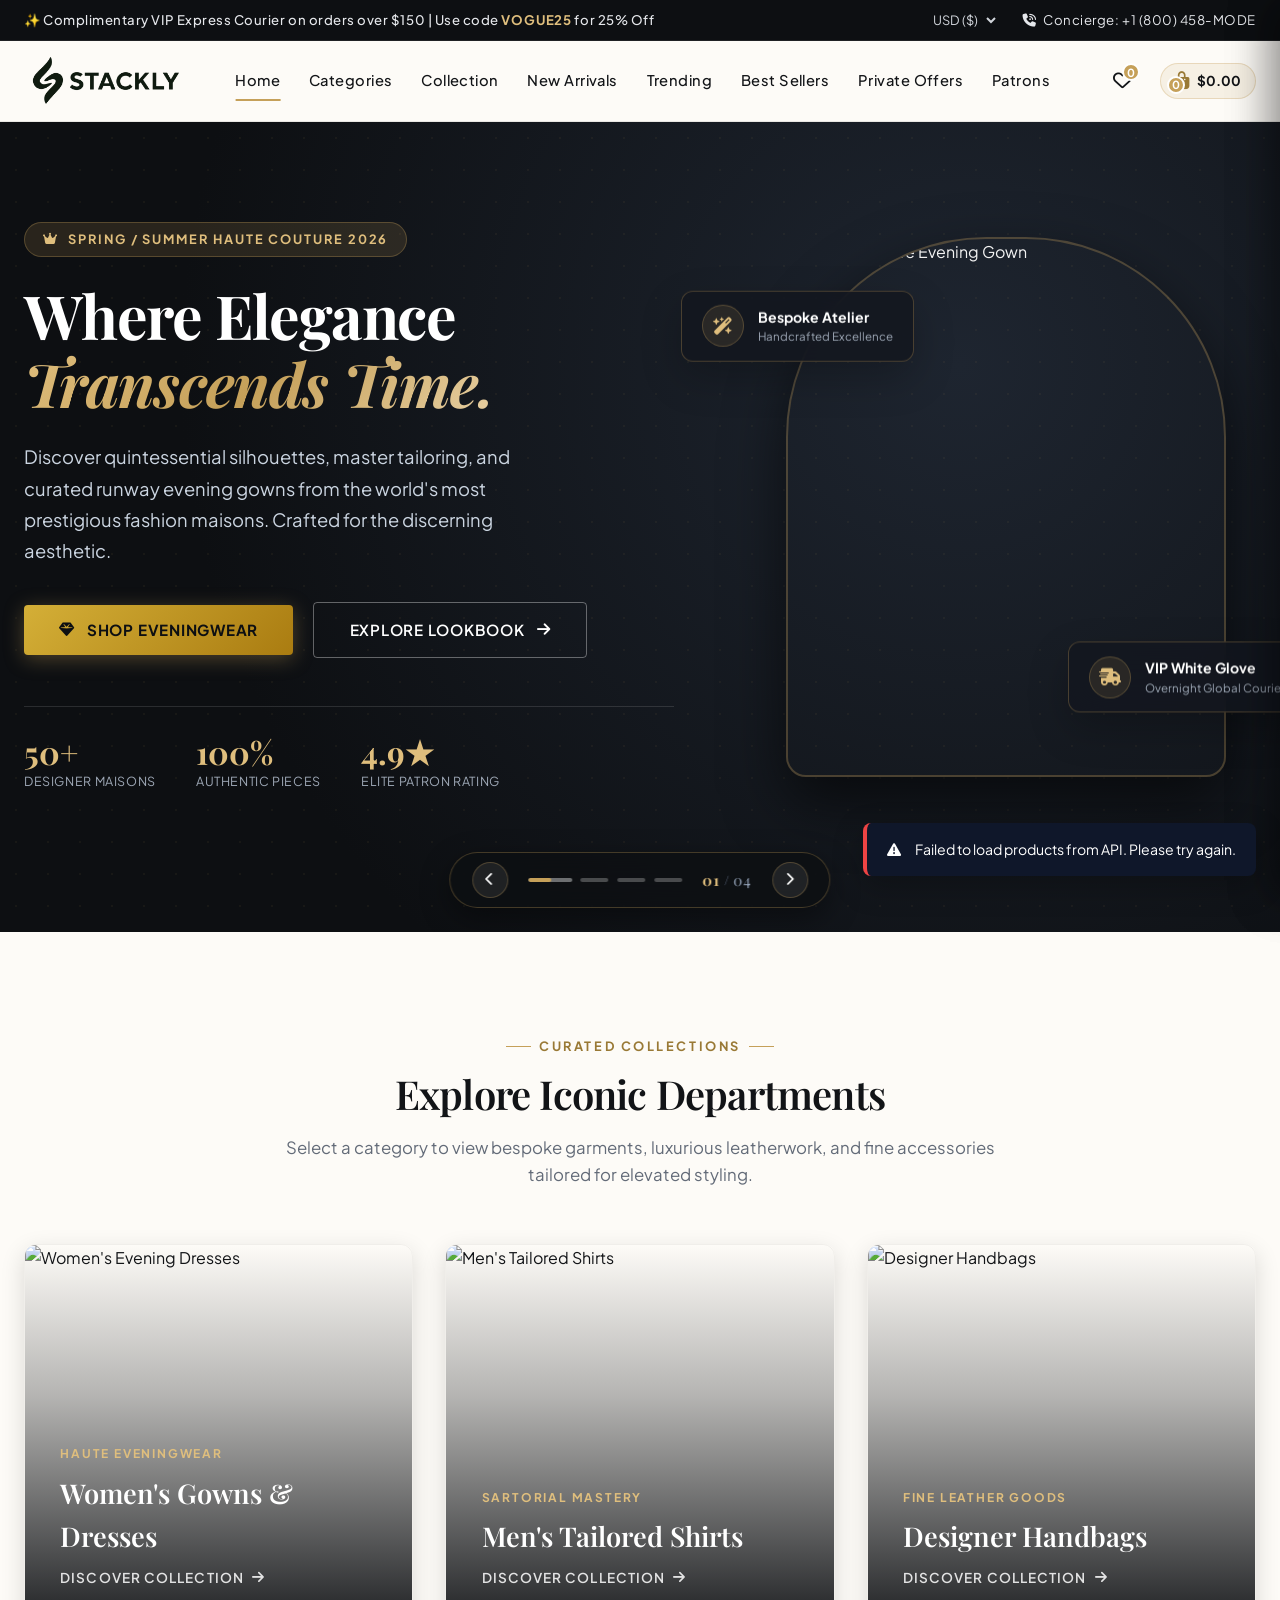
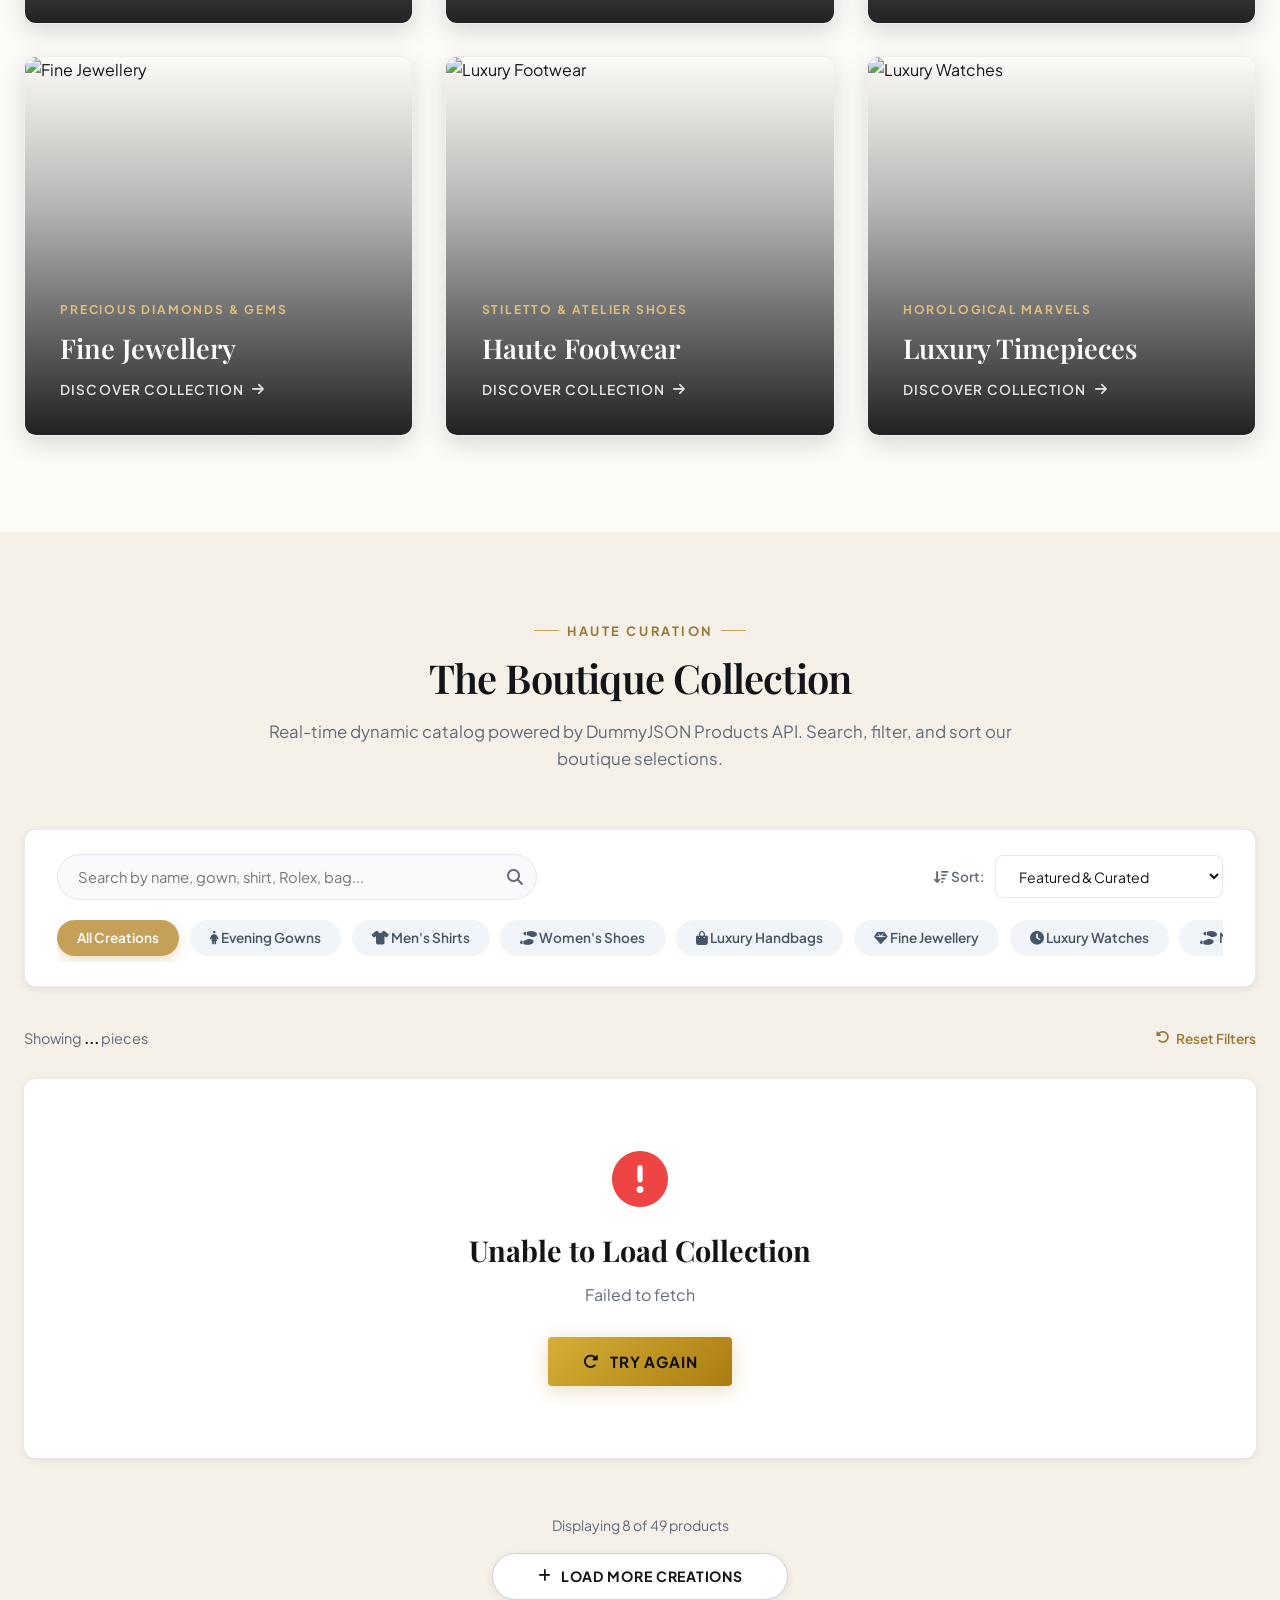
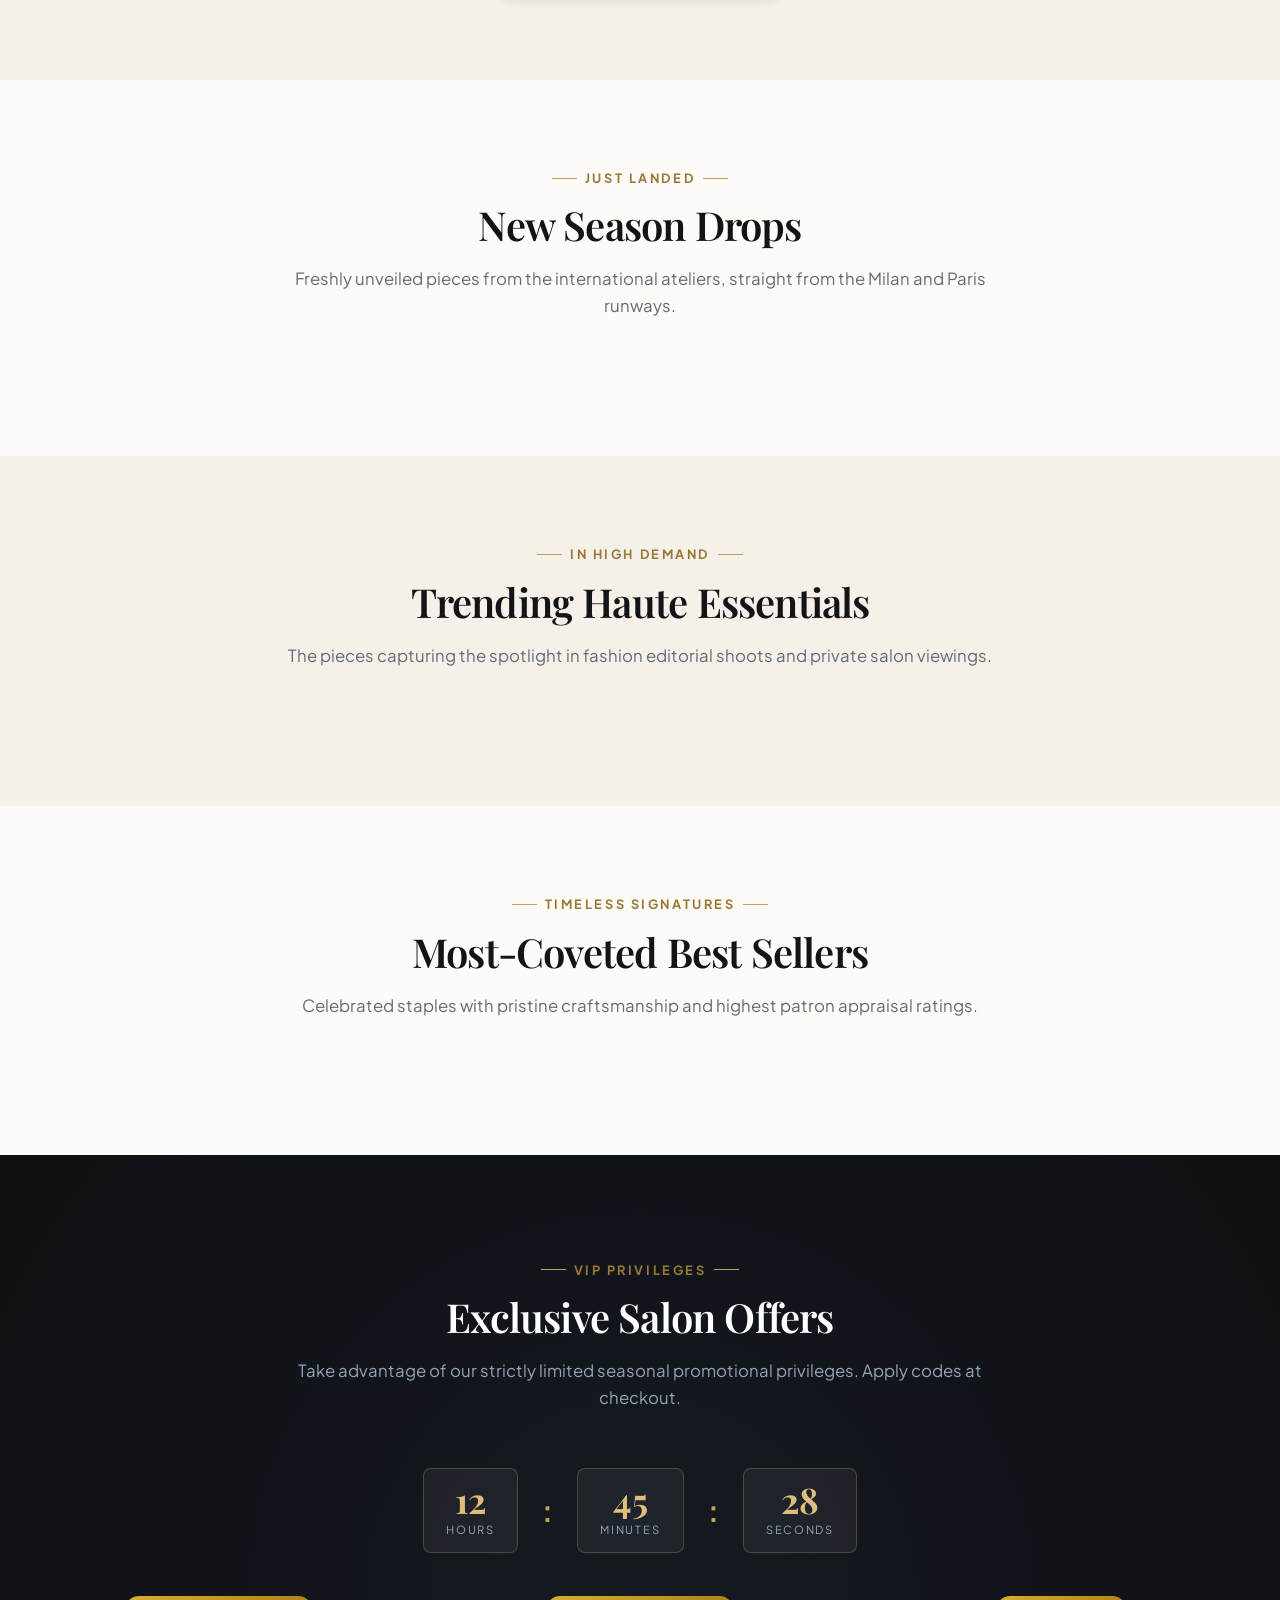
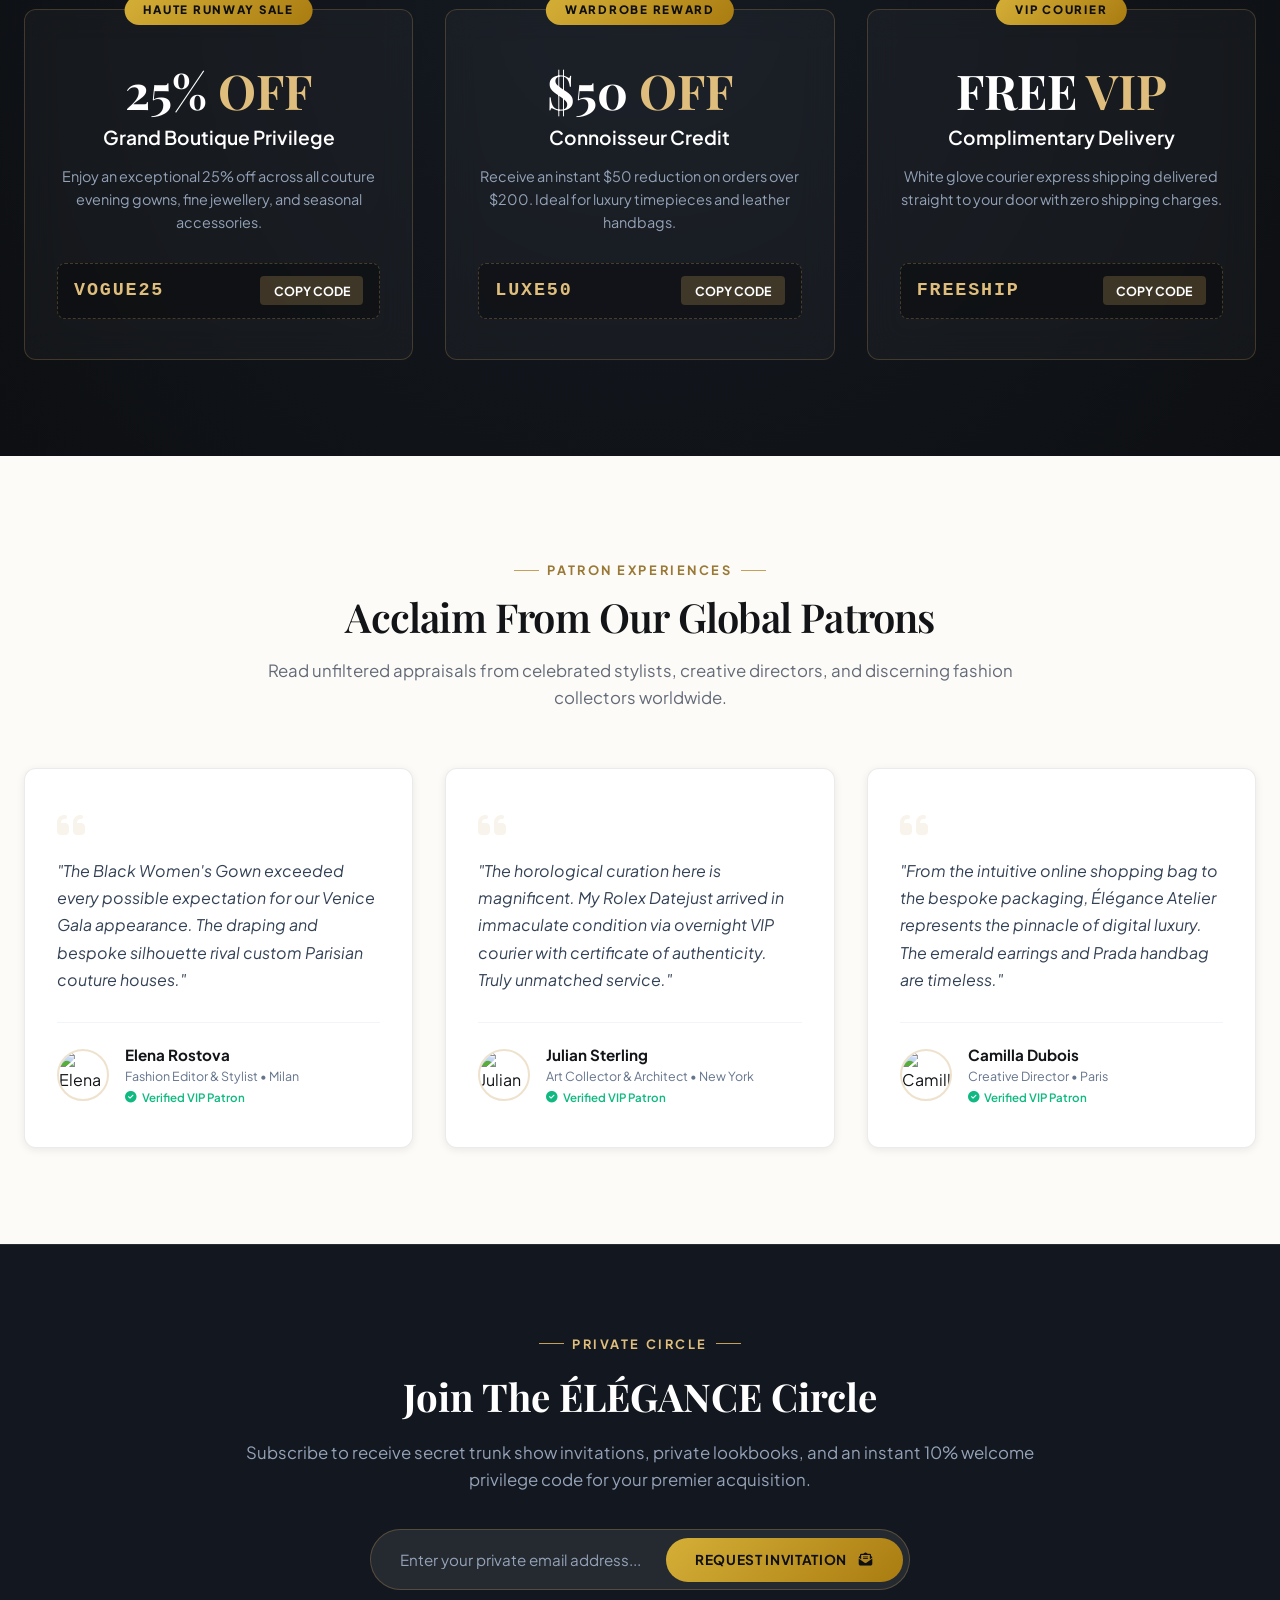
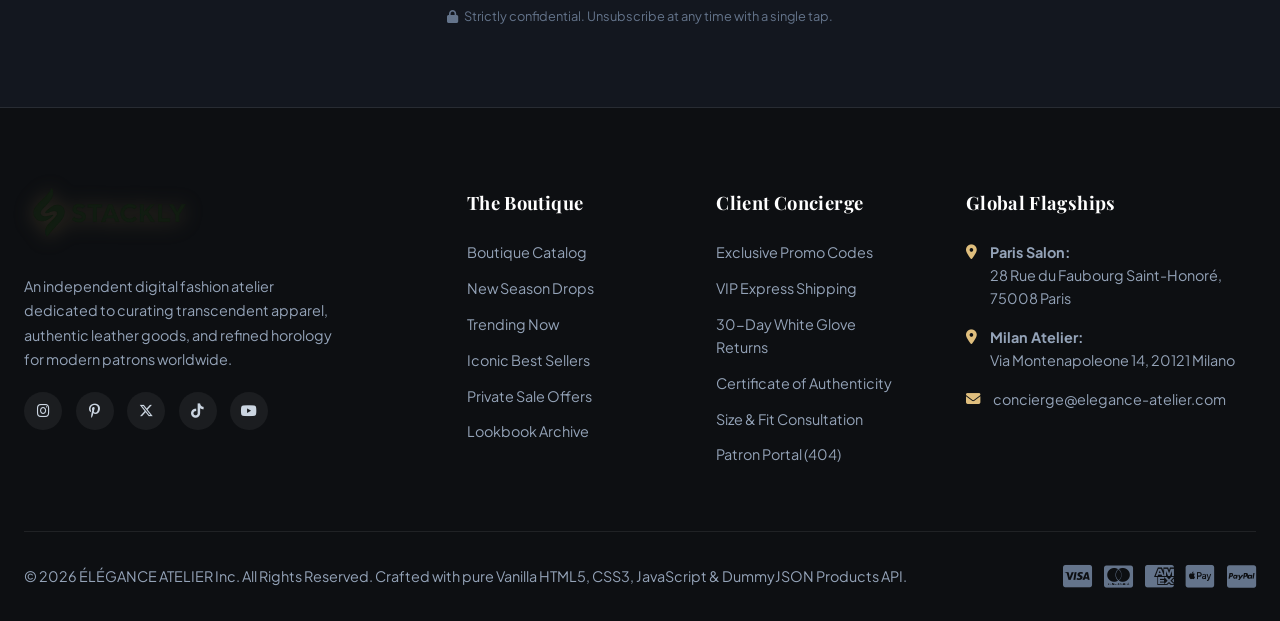
==== index.html @ 5e72a01f "Add files via upload" ====
<!DOCTYPE html>
<html lang="en">
<head>
  <meta charset="UTF-8" />
  <meta name="viewport" content="width=device-width, initial-scale=1.0" />
  <title>ÉLÉGANCE ATELIER | Luxury Fashion & Haute Couture Boutique</title>
  <meta name="description" content="Discover the finest in designer fashion, evening gowns, tailored shirts, luxury handbags, fine jewellery, and timepieces at Élégance Atelier." />

  <!-- Brand Favicon -->
  <link rel="icon" type="image/webp" href="logo_0027.webp" />

  <!-- Google Fonts: Playfair Display (Serif) & Plus Jakarta Sans (Sans) -->
  <link rel="preconnect" href="https://fonts.googleapis.com" />
  <link rel="preconnect" href="https://fonts.gstatic.com" crossorigin />
  <link href="https://fonts.googleapis.com/css2?family=Playfair+Display:ital,wght@0,400;0,600;0,700;1,400;1,600&family=Plus+Jakarta+Sans:wght@300;400;500;600;700&display=swap" rel="stylesheet" />

  <!-- Font Awesome 6 Icons -->
  <link rel="stylesheet" href="https://cdnjs.cloudflare.com/ajax/libs/font-awesome/6.5.1/css/all.min.css" />

  <!-- AOS (Animate on Scroll) CSS -->
  <link rel="stylesheet" href="https://cdnjs.cloudflare.com/ajax/libs/aos/2.3.4/aos.css" />

  <!-- Core Boutique Stylesheet -->
  <link rel="stylesheet" href="css/style.css" />
</head>
<body>

  <!-- ========================================================================
       TOP ANNOUNCEMENT BAR
       ======================================================================== -->
  <aside class="announcement-bar" aria-label="Announcement">
    <div class="container">
      <div class="announcement-center">
        <span>✨ Complimentary VIP Express Courier on orders over $150 | Use code <span class="announcement-highlight">VOGUE25</span> for 25% Off</span>
      </div>
      <div class="announcement-right">
        <label for="currency-select" style="display:none;">Currency</label>
        <select id="currency-select" class="currency-select" title="Select Currency">
          <option value="USD">USD ($)</option>
          <option value="EUR">EUR (€)</option>
          <option value="GBP">GBP (£)</option>
        </select>
        <span><i class="fa-solid fa-phone-volume" style="margin-right: 4px;"></i> Concierge: +1 (800) 458-MODE</span>
      </div>
    </div>
  </aside>

  <!-- ========================================================================
       MAIN HEADER & NAVIGATION
       ======================================================================== -->
  <header class="site-header" id="site-header">
    <div class="container header-container">
      
      <!-- Brand Logo Image -->
      <a href="#hero" class="brand-logo" title="Élégance Atelier">
        <img src="logo_0027.webp" alt="Élégance Atelier Brand Logo" class="brand-logo-img" />
      </a>

      <!-- Desktop Navigation Menu -->
      <nav class="desktop-nav" id="desktop-nav" aria-label="Primary Navigation">
        <a href="#hero" class="nav-link active">Home</a>
        <a href="#categories" class="nav-link">Categories</a>
        <a href="#catalog" class="nav-link">Collection</a>
        <a href="#new-arrivals" class="nav-link">New Arrivals</a>
        <a href="#trending" class="nav-link">Trending</a>
        <a href="#bestsellers" class="nav-link">Best Sellers</a>
        <a href="#offers" class="nav-link">Private Offers</a>
        <a href="#testimonials" class="nav-link">Patrons</a>
      </nav>

      <!-- Header Actions (Search, Wishlist, Cart, Mobile Toggle) -->
      <div class="header-actions">
        <!-- Wishlist Button -->
        <button class="action-btn" id="wishlist-btn" title="View Wishlist" aria-label="Wishlist">
          <i class="fa-regular fa-heart"></i>
          <span class="badge-count" id="wishlist-badge">0</span>
        </button>

        <!-- Shopping Bag Button -->
        <div class="cart-btn-wrapper" id="cart-btn" title="View Shopping Bag" role="button" tabindex="0">
          <div class="cart-icon-box">
            <i class="fa-solid fa-bag-shopping cart-icon"></i>
            <span class="badge-count" id="cart-badge">0</span>
          </div>
          <span class="cart-total-text" id="cart-total-preview">$0.00</span>
        </div>

        <!-- Mobile Menu Toggle Button -->
        <button class="mobile-toggle" id="mobile-toggle" aria-label="Toggle Navigation Menu">
          <span></span>
          <span></span>
          <span></span>
        </button>
      </div>

    </div>
  </header>

  <!-- ========================================================================
       HERO SECTION WITH GSAP FASHION SLIDER
       ======================================================================== -->
  <section class="hero-section" id="hero">
    <div class="hero-bg-overlay"></div>

    <div class="hero-slider-track" id="hero-slider-track">

      <!-- Slide 1: Haute Couture Evening Gowns -->
      <div class="hero-slide active" data-slide="0">
        <div class="container">
          <div class="hero-grid">
            <div class="hero-content">
              <div class="hero-eyebrow">
                <i class="fa-solid fa-crown" style="color: var(--gold-light);"></i>
                <span>Spring / Summer Haute Couture 2026</span>
              </div>
              <h1 class="hero-title">
                Where Elegance <br />
                <span class="gold-text">Transcends Time.</span>
              </h1>
              <p class="hero-description">
                Discover quintessential silhouettes, master tailoring, and curated runway evening gowns from the world's most prestigious fashion maisons. Crafted for the discerning aesthetic.
              </p>
              <div class="hero-cta-group">
                <button class="btn btn-primary" onclick="filterByCategory('womens-dresses')">
                  <i class="fa-solid fa-gem"></i> Shop Eveningwear
                </button>
                <a href="#categories" class="btn btn-outline">
                  Explore Lookbook <i class="fa-solid fa-arrow-right"></i>
                </a>
              </div>
              <div class="hero-stats">
                <div class="stat-item">
                  <span class="stat-number">50+</span>
                  <span class="stat-label">Designer Maisons</span>
                </div>
                <div class="stat-item">
                  <span class="stat-number">100%</span>
                  <span class="stat-label">Authentic Pieces</span>
                </div>
                <div class="stat-item">
                  <span class="stat-number">4.9★</span>
                  <span class="stat-label">Elite Patron Rating</span>
                </div>
              </div>
            </div>
            <div class="hero-visual">
              <div class="hero-image-frame">
                <img class="hero-img" 
                     src="https://images.unsplash.com/photo-1490481651871-ab68de25d43d?q=80&w=1200&auto=format&fit=crop" 
                     alt="Haute Couture Evening Gown" />
              </div>
              <div class="floating-badge floating-badge-1">
                <div class="floating-badge-icon"><i class="fa-solid fa-wand-magic-sparkles"></i></div>
                <div class="floating-badge-text">
                  <span class="floating-badge-title">Bespoke Atelier</span>
                  <span class="floating-badge-sub">Handcrafted Excellence</span>
                </div>
              </div>
              <div class="floating-badge floating-badge-2">
                <div class="floating-badge-icon"><i class="fa-solid fa-truck-fast"></i></div>
                <div class="floating-badge-text">
                  <span class="floating-badge-title">VIP White Glove</span>
                  <span class="floating-badge-sub">Overnight Global Courier</span>
                </div>
              </div>
            </div>
          </div>
        </div>
      </div>

      <!-- Slide 2: Sartorial Menswear & Tailored Shirts -->
      <div class="hero-slide" data-slide="1">
        <div class="container">
          <div class="hero-grid">
            <div class="hero-content">
              <div class="hero-eyebrow">
                <i class="fa-solid fa-shirt" style="color: var(--gold-light);"></i>
                <span>Sartorial Mastery & Menswear 2026</span>
              </div>
              <h1 class="hero-title">
                Precision Cut. <br />
                <span class="gold-text">Timeless Authority.</span>
              </h1>
              <p class="hero-description">
                Sharp silhouettes sculpted in pure Italian wool and Egyptian cotton. Refined shirts, bespoke jackets, and executive chronographs designed for modern distinction.
              </p>
              <div class="hero-cta-group">
                <button class="btn btn-primary" onclick="filterByCategory('mens-shirts')">
                  <i class="fa-solid fa-shirt"></i> Discover Sartorial
                </button>
                <a href="#bestsellers" class="btn btn-outline">
                  View Timepieces <i class="fa-solid fa-arrow-right"></i>
                </a>
              </div>
              <div class="hero-stats">
                <div class="stat-item">
                  <span class="stat-number">120+</span>
                  <span class="stat-label">Tailored Styles</span>
                </div>
                <div class="stat-item">
                  <span class="stat-number">Super 150s</span>
                  <span class="stat-label">Italian Weaves</span>
                </div>
                <div class="stat-item">
                  <span class="stat-number">Bespoke</span>
                  <span class="stat-label">Milanese Cut</span>
                </div>
              </div>
            </div>
            <div class="hero-visual">
              <div class="hero-image-frame">
                <img class="hero-img" 
                     src="https://images.unsplash.com/photo-1507679799987-c73779587ccf?q=80&w=1200&auto=format&fit=crop" 
                     alt="Sartorial Menswear & Suits" />
              </div>
              <div class="floating-badge floating-badge-1">
                <div class="floating-badge-icon"><i class="fa-solid fa-scissors"></i></div>
                <div class="floating-badge-text">
                  <span class="floating-badge-title">Milanese Tailoring</span>
                  <span class="floating-badge-sub">Hand-stitched Lapels</span>
                </div>
              </div>
              <div class="floating-badge floating-badge-2">
                <div class="floating-badge-icon"><i class="fa-solid fa-stopwatch"></i></div>
                <div class="floating-badge-text">
                  <span class="floating-badge-title">Horological Elegance</span>
                  <span class="floating-badge-sub">Swiss Automatic Movement</span>
                </div>
              </div>
            </div>
          </div>
        </div>
      </div>

      <!-- Slide 3: Designer Leather & Fine Jewellery -->
      <div class="hero-slide" data-slide="2">
        <div class="container">
          <div class="hero-grid">
            <div class="hero-content">
              <div class="hero-eyebrow">
                <i class="fa-solid fa-gem" style="color: var(--gold-light);"></i>
                <span>Atelier Leather & Haute Jewellery</span>
              </div>
              <h1 class="hero-title">
                Sculpted in Gold, <br />
                <span class="gold-text">Bound in Leather.</span>
              </h1>
              <p class="hero-description">
                Exclusive designer calfskin handbags, diamond-encrusted fine jewellery, and iconic luxury timepieces crafted to appreciate in beauty and heritage over generations.
              </p>
              <div class="hero-cta-group">
                <button class="btn btn-primary" onclick="filterByCategory('womens-bags')">
                  <i class="fa-solid fa-bag-shopping"></i> Explore Handbags
                </button>
                <a href="404.html" class="btn btn-outline">
                  Fine Jewellery <i class="fa-solid fa-arrow-right"></i>
                </a>
              </div>
              <div class="hero-stats">
                <div class="stat-item">
                  <span class="stat-number">24K</span>
                  <span class="stat-label">Gold Accents</span>
                </div>
                <div class="stat-item">
                  <span class="stat-number">Full Grain</span>
                  <span class="stat-label">Florentine Calfskin</span>
                </div>
                <div class="stat-item">
                  <span class="stat-number">VVS1</span>
                  <span class="stat-label">Certified Gems</span>
                </div>
              </div>
            </div>
            <div class="hero-visual">
              <div class="hero-image-frame">
                <img class="hero-img" 
                     src="https://images.unsplash.com/photo-1548036328-c9fa89d128fa?q=80&w=1200&auto=format&fit=crop" 
                     alt="Designer Leather Handbag" />
              </div>
              <div class="floating-badge floating-badge-1">
                <div class="floating-badge-icon"><i class="fa-solid fa-gem"></i></div>
                <div class="floating-badge-text">
                  <span class="floating-badge-title">VVS1 Diamonds</span>
                  <span class="floating-badge-sub">Conflict-Free Certified</span>
                </div>
              </div>
              <div class="floating-badge floating-badge-2">
                <div class="floating-badge-icon"><i class="fa-solid fa-award"></i></div>
                <div class="floating-badge-text">
                  <span class="floating-badge-title">Artisanal Tannery</span>
                  <span class="floating-badge-sub">Heritage Craftsmanship</span>
                </div>
              </div>
            </div>
          </div>
        </div>
      </div>

      <!-- Slide 4: Runway Avant-Garde & Eyewear -->
      <div class="hero-slide" data-slide="3">
        <div class="container">
          <div class="hero-grid">
            <div class="hero-content">
              <div class="hero-eyebrow">
                <i class="fa-solid fa-glasses" style="color: var(--gold-light);"></i>
                <span>Runway Statement & Haute Eyewear</span>
              </div>
              <h1 class="hero-title">
                Daring Silhouettes. <br />
                <span class="gold-text">Unapologetic Grace.</span>
              </h1>
              <p class="hero-description">
                Bold runway-ready eyewear, statement footwear, and limited atelier drops fresh off the Paris Fashion Week presentations. Made for those who set the trend.
              </p>
              <div class="hero-cta-group">
                <button class="btn btn-primary" onclick="filterByCategory('sunglasses')">
                  <i class="fa-solid fa-glasses"></i> Explore Eyewear
                </button>
                <a href="404.html" class="btn btn-outline">
                  Haute Footwear <i class="fa-solid fa-arrow-right"></i>
                </a>
              </div>
              <div class="hero-stats">
                <div class="stat-item">
                  <span class="stat-number">Limited</span>
                  <span class="stat-label">Numbered Drops</span>
                </div>
                <div class="stat-item">
                  <span class="stat-number">UV400</span>
                  <span class="stat-label">Italian Acetate</span>
                </div>
                <div class="stat-item">
                  <span class="stat-number">Paris</span>
                  <span class="stat-label">Fashion Week Edit</span>
                </div>
              </div>
            </div>
            <div class="hero-visual">
              <div class="hero-image-frame">
                <img class="hero-img" 
                     src="https://images.unsplash.com/photo-1469334031218-e382a71b716b?q=80&w=1200&auto=format&fit=crop" 
                     alt="Runway Haute Eyewear & Fashion" />
              </div>
              <div class="floating-badge floating-badge-1">
                <div class="floating-badge-icon"><i class="fa-solid fa-eye"></i></div>
                <div class="floating-badge-text">
                  <span class="floating-badge-title">Hand-Polished</span>
                  <span class="floating-badge-sub">Mazzucchelli Acetate</span>
                </div>
              </div>
              <div class="floating-badge floating-badge-2">
                <div class="floating-badge-icon"><i class="fa-solid fa-star"></i></div>
                <div class="floating-badge-text">
                  <span class="floating-badge-title">Runway Exclusive</span>
                  <span class="floating-badge-sub">Limited Production</span>
                </div>
              </div>
            </div>
          </div>
        </div>
      </div>

    </div>

    <!-- Slider Navigation Controls -->
    <div class="hero-slider-nav">
      <button class="hero-nav-btn prev-btn" id="hero-prev-btn" aria-label="Previous Slide" title="Previous Slide">
        <i class="fa-solid fa-chevron-left"></i>
      </button>

      <!-- Dots with Progress Indicator -->
      <div class="hero-slider-pagination" id="hero-slider-pagination">
        <button class="hero-dot active" data-index="0" aria-label="Slide 1"><span class="hero-dot-progress"></span></button>
        <button class="hero-dot" data-index="1" aria-label="Slide 2"><span class="hero-dot-progress"></span></button>
        <button class="hero-dot" data-index="2" aria-label="Slide 3"><span class="hero-dot-progress"></span></button>
        <button class="hero-dot" data-index="3" aria-label="Slide 4"><span class="hero-dot-progress"></span></button>
      </div>

      <!-- Slide Counter Indicator -->
      <div class="hero-slide-counter">
        <span class="current-slide" id="hero-current-slide">01</span>
        <span class="counter-divider">/</span>
        <span class="total-slides">04</span>
      </div>

      <button class="hero-nav-btn next-btn" id="hero-next-btn" aria-label="Next Slide" title="Next Slide">
        <i class="fa-solid fa-chevron-right"></i>
      </button>
    </div>
  </section>

  <!-- ========================================================================
       FEATURED CATEGORIES SECTION
       ======================================================================== -->
  <section class="categories-section" id="categories">
    <div class="container">
      <div class="section-header" data-aos="fade-up">
        <span class="section-tag">Curated Collections</span>
        <h2 class="section-title">Explore Iconic Departments</h2>
        <p class="section-subtitle">Select a category to view bespoke garments, luxurious leatherwork, and fine accessories tailored for elevated styling.</p>
      </div>

      <div class="categories-grid">
        <!-- Category 1: Women's Dresses -->
        <div class="category-card" data-category="womens-dresses" data-aos="fade-up" data-aos-delay="50">
          <img class="category-img" src="https://images.unsplash.com/photo-1595777457583-95e059d581b8?q=80&w=800&auto=format&fit=crop" alt="Women's Evening Dresses" />
          <div class="category-overlay">
            <span class="category-tag">Haute Eveningwear</span>
            <h3 class="category-name">Women's Gowns & Dresses</h3>
            <a href="404.html" class="category-action">Discover Collection <i class="fa-solid fa-arrow-right"></i></a>
          </div>
        </div>

        <!-- Category 2: Men's Shirts -->
        <div class="category-card" data-category="mens-shirts" data-aos="fade-up" data-aos-delay="100">
          <img class="category-img" src="https://images.unsplash.com/photo-1602810318383-e386cc2a3ccf?q=80&w=800&auto=format&fit=crop" alt="Men's Tailored Shirts" />
          <div class="category-overlay">
            <span class="category-tag">Sartorial Mastery</span>
            <h3 class="category-name">Men's Tailored Shirts</h3>
            <a href="404.html" class="category-action">Discover Collection <i class="fa-solid fa-arrow-right"></i></a>
          </div>
        </div>

        <!-- Category 3: Designer Handbags -->
        <div class="category-card" data-category="womens-bags" data-aos="fade-up" data-aos-delay="150">
          <img class="category-img" src="https://images.unsplash.com/photo-1584917865442-de89df76afd3?q=80&w=800&auto=format&fit=crop" alt="Designer Handbags" />
          <div class="category-overlay">
            <span class="category-tag">Fine Leather Goods</span>
            <h3 class="category-name">Designer Handbags</h3>
            <a href="404.html" class="category-action">Discover Collection <i class="fa-solid fa-arrow-right"></i></a>
          </div>
        </div>

        <!-- Category 4: Fine Jewellery -->
        <div class="category-card" data-category="womens-jewellery" data-aos="fade-up" data-aos-delay="200">
          <img class="category-img" src="https://images.unsplash.com/photo-1599643478518-a784e5dc4c8f?q=80&w=800&auto=format&fit=crop" alt="Fine Jewellery" />
          <div class="category-overlay">
            <span class="category-tag">Precious Diamonds & Gems</span>
            <h3 class="category-name">Fine Jewellery</h3>
            <a href="404.html" class="category-action">Discover Collection <i class="fa-solid fa-arrow-right"></i></a>
          </div>
        </div>

        <!-- Category 5: Luxury Footwear -->
        <div class="category-card" data-category="womens-shoes" data-aos="fade-up" data-aos-delay="250">
          <img class="category-img" src="https://images.unsplash.com/photo-1543163521-1bf539c55dd2?q=80&w=800&auto=format&fit=crop" alt="Luxury Footwear" />
          <div class="category-overlay">
            <span class="category-tag">Stiletto & Atelier Shoes</span>
            <h3 class="category-name">Haute Footwear</h3>
            <a href="404.html" class="category-action">Discover Collection <i class="fa-solid fa-arrow-right"></i></a>
          </div>
        </div>

        <!-- Category 6: Timepieces & Chronographs -->
        <div class="category-card" data-category="womens-watches" data-aos="fade-up" data-aos-delay="300">
          <img class="category-img" src="https://images.unsplash.com/photo-1522335789203-aabd1fc54bc9?q=80&w=800&auto=format&fit=crop" alt="Luxury Watches" />
          <div class="category-overlay">
            <span class="category-tag">Horological Marvels</span>
            <h3 class="category-name">Luxury Timepieces</h3>
            <a href="404.html" class="category-action">Discover Collection <i class="fa-solid fa-arrow-right"></i></a>
          </div>
        </div>
      </div>
    </div>
  </section>

  <!-- ========================================================================
       PRODUCT CATALOG SECTION (SEARCH, FILTERS, SORT & DYNAMIC GRID)
       ======================================================================== -->
  <section class="catalog-section" id="catalog">
    <div class="container">
      <div class="section-header" data-aos="fade-up">
        <span class="section-tag">Haute Curation</span>
        <h2 class="section-title">The Boutique Collection</h2>
        <p class="section-subtitle">Real-time dynamic catalog powered by DummyJSON Products API. Search, filter, and sort our boutique selections.</p>
      </div>

      <!-- Controls Toolbar (Search, Sort, Categories) -->
      <div class="catalog-toolbar" data-aos="fade-up">
        <div class="toolbar-top">
          <!-- Search Box -->
          <div class="search-box">
            <input type="text" id="search-input" class="search-input" placeholder="Search by name, gown, shirt, Rolex, bag..." aria-label="Search Products" />
            <button class="search-clear-btn" id="search-clear-btn" title="Clear Search"><i class="fa-solid fa-xmark"></i></button>
            <span class="search-icon-btn"><i class="fa-solid fa-magnifying-glass"></i></span>
          </div>

          <!-- Sort Select -->
          <div class="toolbar-controls">
            <div class="sort-wrapper">
              <label for="sort-select" class="sort-label"><i class="fa-solid fa-arrow-down-wide-short"></i> Sort:</label>
              <select id="sort-select" class="sort-select" title="Sort Products">
                <option value="default">Featured & Curated</option>
                <option value="price-asc">Price: Low to High</option>
                <option value="price-desc">Price: High to Low</option>
                <option value="rating-desc">Patron Rating: High to Low</option>
                <option value="name-asc">Product Name: A to Z</option>
                <option value="discount-desc">Highest Discount</option>
              </select>
            </div>
          </div>
        </div>

        <!-- Category Filter Pills -->
        <div class="category-pills" id="category-pills">
          <button class="category-pill active" data-category="all">All Creations</button>
          <button class="category-pill" data-category="womens-dresses"><i class="fa-solid fa-person-dress"></i> Evening Gowns</button>
          <button class="category-pill" data-category="mens-shirts"><i class="fa-solid fa-shirt"></i> Men's Shirts</button>
          <button class="category-pill" data-category="womens-shoes"><i class="fa-solid fa-shoe-prints"></i> Women's Shoes</button>
          <button class="category-pill" data-category="womens-bags"><i class="fa-solid fa-bag-shopping"></i> Luxury Handbags</button>
          <button class="category-pill" data-category="womens-jewellery"><i class="fa-solid fa-gem"></i> Fine Jewellery</button>
          <button class="category-pill" data-category="womens-watches"><i class="fa-solid fa-clock"></i> Luxury Watches</button>
          <button class="category-pill" data-category="mens-shoes"><i class="fa-solid fa-shoe-prints"></i> Men's Shoes</button>
          <button class="category-pill" data-category="sunglasses"><i class="fa-solid fa-glasses"></i> Eyewear</button>
        </div>
      </div>

      <!-- Status Bar (Count & Reset) -->
      <div class="catalog-status-bar">
        <div class="results-count" id="results-count">
          Showing <span>...</span> pieces
        </div>
        <button class="reset-filters-btn" onclick="resetFilters()">
          <i class="fa-solid fa-rotate-left"></i> Reset Filters
        </button>
      </div>

      <!-- Dynamic Product Cards Grid -->
      <div class="products-grid" id="catalog-grid">
        <!-- Skeleton loaders injected initially, then dynamic cards -->
      </div>

      <!-- Pagination / Load More -->
      <div class="pagination-wrapper" id="pagination-wrapper">
        <span class="load-more-counter" id="load-more-counter">Displaying 8 of 49 products</span>
        <button class="btn-load-more" id="btn-load-more">
          <i class="fa-solid fa-plus"></i> Load More Creations
        </button>
      </div>

    </div>
  </section>

  <!-- ========================================================================
       NEW ARRIVALS SECTION
       ======================================================================== -->
  <section class="catalog-section" id="new-arrivals" style="background-color: var(--bg-light);">
    <div class="container">
      <div class="section-header" data-aos="fade-up">
        <span class="section-tag">Just Landed</span>
        <h2 class="section-title">New Season Drops</h2>
        <p class="section-subtitle">Freshly unveiled pieces from the international ateliers, straight from the Milan and Paris runways.</p>
      </div>

      <div class="products-grid" id="new-arrivals-grid">
        <!-- Populated dynamically via JS -->
      </div>
    </div>
  </section>

  <!-- ========================================================================
       TRENDING PRODUCTS SECTION
       ======================================================================== -->
  <section class="catalog-section" id="trending" style="background-color: var(--bg-light-alt);">
    <div class="container">
      <div class="section-header" data-aos="fade-up">
        <span class="section-tag">In High Demand</span>
        <h2 class="section-title">Trending Haute Essentials</h2>
        <p class="section-subtitle">The pieces capturing the spotlight in fashion editorial shoots and private salon viewings.</p>
      </div>

      <div class="products-grid" id="trending-grid">
        <!-- Populated dynamically via JS -->
      </div>
    </div>
  </section>

  <!-- ========================================================================
       BEST SELLERS SECTION
       ======================================================================== -->
  <section class="catalog-section" id="bestsellers" style="background-color: var(--bg-light);">
    <div class="container">
      <div class="section-header" data-aos="fade-up">
        <span class="section-tag">Timeless Signatures</span>
        <h2 class="section-title">Most-Coveted Best Sellers</h2>
        <p class="section-subtitle">Celebrated staples with pristine craftsmanship and highest patron appraisal ratings.</p>
      </div>

      <div class="products-grid" id="bestsellers-grid">
        <!-- Populated dynamically via JS -->
      </div>
    </div>
  </section>

  <!-- ========================================================================
       SPECIAL OFFERS SECTION (COUNTDOWN TIMER & 3 PROMOTIONAL CARDS)
       ======================================================================== -->
  <section class="offers-section" id="offers">
    <div class="container">
      <div class="section-header" data-aos="fade-up">
        <span class="section-tag">VIP Privileges</span>
        <h2 class="section-title">Exclusive Salon Offers</h2>
        <p class="section-subtitle">Take advantage of our strictly limited seasonal promotional privileges. Apply codes at checkout.</p>
      </div>

      <!-- Flash Sale Live Countdown Timer -->
      <div class="countdown-box" data-aos="fade-up" data-aos-delay="100">
        <div class="countdown-unit">
          <span class="countdown-val" id="countdown-hours">12</span>
          <span class="countdown-label">Hours</span>
        </div>
        <span class="countdown-separator">:</span>
        <div class="countdown-unit">
          <span class="countdown-val" id="countdown-mins">45</span>
          <span class="countdown-label">Minutes</span>
        </div>
        <span class="countdown-separator">:</span>
        <div class="countdown-unit">
          <span class="countdown-val" id="countdown-secs">30</span>
          <span class="countdown-label">Seconds</span>
        </div>
      </div>

      <!-- 3 Promotional Cards -->
      <div class="offers-grid">
        <!-- Offer 1: 25% Off -->
        <div class="offer-card" data-aos="fade-up" data-aos-delay="100">
          <div class="offer-badge">HAUTE RUNWAY SALE</div>
          <div class="offer-discount">25% <span>OFF</span></div>
          <h3 class="offer-title">Grand Boutique Privilege</h3>
          <p class="offer-desc">Enjoy an exceptional 25% off across all couture evening gowns, fine jewellery, and seasonal accessories.</p>
          <div class="promo-code-box">
            <span class="promo-code-text">VOGUE25</span>
            <button class="copy-code-btn" data-code="VOGUE25">Copy Code</button>
          </div>
        </div>

        <!-- Offer 2: $50 Off Orders over $200 -->
        <div class="offer-card" data-aos="fade-up" data-aos-delay="200">
          <div class="offer-badge">WARDROBE REWARD</div>
          <div class="offer-discount">$50 <span>OFF</span></div>
          <h3 class="offer-title">Connoisseur Credit</h3>
          <p class="offer-desc">Receive an instant $50 reduction on orders over $200. Ideal for luxury timepieces and leather handbags.</p>
          <div class="promo-code-box">
            <span class="promo-code-text">LUXE50</span>
            <button class="copy-code-btn" data-code="LUXE50">Copy Code</button>
          </div>
        </div>

        <!-- Offer 3: Complimentary Express Courier -->
        <div class="offer-card" data-aos="fade-up" data-aos-delay="300">
          <div class="offer-badge">VIP COURIER</div>
          <div class="offer-discount">FREE <span>VIP</span></div>
          <h3 class="offer-title">Complimentary Delivery</h3>
          <p class="offer-desc">White glove courier express shipping delivered straight to your door with zero shipping charges.</p>
          <div class="promo-code-box">
            <span class="promo-code-text">FREESHIP</span>
            <button class="copy-code-btn" data-code="FREESHIP">Copy Code</button>
          </div>
        </div>
      </div>
    </div>
  </section>

  <!-- ========================================================================
       CUSTOMER TESTIMONIALS SECTION (4 DETAILED HIGH FASHION REVIEWS)
       ======================================================================== -->
  <section class="testimonials-section" id="testimonials">
    <div class="container">
      <div class="section-header" data-aos="fade-up">
        <span class="section-tag">Patron Experiences</span>
        <h2 class="section-title">Acclaim From Our Global Patrons</h2>
        <p class="section-subtitle">Read unfiltered appraisals from celebrated stylists, creative directors, and discerning fashion collectors worldwide.</p>
      </div>

      <div class="testimonials-grid">
        <!-- Testimonial 1 -->
        <div class="testimonial-card" data-aos="fade-up" data-aos-delay="100">
          <i class="fa-solid fa-quote-left quote-icon"></i>
          <p class="testimonial-text">
            "The Black Women's Gown exceeded every possible expectation for our Venice Gala appearance. The draping and bespoke silhouette rival custom Parisian couture houses."
          </p>
          <div class="testimonial-author">
            <img class="author-avatar" src="https://images.unsplash.com/photo-1534528741775-53994a69daeb?q=80&w=300&auto=format&fit=crop" alt="Elena Rostova" />
            <div class="author-info">
              <span class="author-name">Elena Rostova</span>
              <span class="author-role">Fashion Editor & Stylist • Milan</span>
              <span class="verified-badge"><i class="fa-solid fa-circle-check"></i> Verified VIP Patron</span>
            </div>
          </div>
        </div>

        <!-- Testimonial 2 -->
        <div class="testimonial-card" data-aos="fade-up" data-aos-delay="200">
          <i class="fa-solid fa-quote-left quote-icon"></i>
          <p class="testimonial-text">
            "The horological curation here is magnificent. My Rolex Datejust arrived in immaculate condition via overnight VIP courier with certificate of authenticity. Truly unmatched service."
          </p>
          <div class="testimonial-author">
            <img class="author-avatar" src="https://images.unsplash.com/photo-1507003211169-0a1dd7228f2d?q=80&w=300&auto=format&fit=crop" alt="Julian Sterling" />
            <div class="author-info">
              <span class="author-name">Julian Sterling</span>
              <span class="author-role">Art Collector & Architect • New York</span>
              <span class="verified-badge"><i class="fa-solid fa-circle-check"></i> Verified VIP Patron</span>
            </div>
          </div>
        </div>

        <!-- Testimonial 3 -->
        <div class="testimonial-card" data-aos="fade-up" data-aos-delay="300">
          <i class="fa-solid fa-quote-left quote-icon"></i>
          <p class="testimonial-text">
            "From the intuitive online shopping bag to the bespoke packaging, Élégance Atelier represents the pinnacle of digital luxury. The emerald earrings and Prada handbag are timeless."
          </p>
          <div class="testimonial-author">
            <img class="author-avatar" src="https://images.unsplash.com/photo-1573496359142-b8d87734a5a2?q=80&w=300&auto=format&fit=crop" alt="Camilla Dubois" />
            <div class="author-info">
              <span class="author-name">Camilla Dubois</span>
              <span class="author-role">Creative Director • Paris</span>
              <span class="verified-badge"><i class="fa-solid fa-circle-check"></i> Verified VIP Patron</span>
            </div>
          </div>
        </div>
      </div>
    </div>
  </section>

  <!-- ========================================================================
       NEWSLETTER SUBSCRIPTION SECTION
       ======================================================================== -->
  <section class="newsletter-section" id="newsletter">
    <div class="container">
      <div class="newsletter-card" data-aos="zoom-in">
        <span class="section-tag" style="color: var(--gold-light);">Private Circle</span>
        <h2 class="newsletter-title">Join The ÉLÉGANCE Circle</h2>
        <p class="newsletter-subtitle">
          Subscribe to receive secret trunk show invitations, private lookbooks, and an instant 10% welcome privilege code for your premier acquisition.
        </p>

        <form class="newsletter-form" id="newsletter-form" novalidate>
          <input type="email" class="newsletter-input" id="newsletter-email" placeholder="Enter your private email address..." required />
          <button type="submit" class="btn btn-newsletter" id="newsletter-submit-btn">
            Request Invitation <i class="fa-solid fa-envelope-open-text"></i>
          </button>
        </form>
        <div id="newsletter-error" class="newsletter-error-box" style="display: none;"></div>

        <p class="newsletter-perk">
          <i class="fa-solid fa-lock" style="margin-right: 4px;"></i> Strictly confidential. Unsubscribe at any time with a single tap.
        </p>
      </div>
    </div>
  </section>

  <!-- ========================================================================
       FOOTER
       ======================================================================== -->
  <footer class="site-footer">
    <div class="container">
      <div class="footer-grid">
        
        <!-- Brand Info -->
        <div class="footer-brand">
          <a href="#hero" class="brand-logo" style="margin-bottom: 1rem;" title="Élégance Atelier">
            <img src="logo_0027.webp" alt="Élégance Atelier Brand Logo" class="brand-logo-img footer-logo-img" />
          </a>
          <p class="footer-bio">
            An independent digital fashion atelier dedicated to curating transcendent apparel, authentic leather goods, and refined horology for modern patrons worldwide.
          </p>
          <div class="footer-socials">
            <a href="#" class="social-link" title="Instagram"><i class="fa-brands fa-instagram"></i></a>
            <a href="#" class="social-link" title="Pinterest"><i class="fa-brands fa-pinterest-p"></i></a>
            <a href="#" class="social-link" title="X / Twitter"><i class="fa-brands fa-x-twitter"></i></a>
            <a href="#" class="social-link" title="TikTok"><i class="fa-brands fa-tiktok"></i></a>
            <a href="#" class="social-link" title="YouTube"><i class="fa-brands fa-youtube"></i></a>
          </div>
        </div>

        <!-- Navigation Columns -->
        <div class="footer-col">
          <h4 class="footer-col-title">The Boutique</h4>
          <ul class="footer-links">
            <li><a href="#catalog">Boutique Catalog</a></li>
            <li><a href="#new-arrivals">New Season Drops</a></li>
            <li><a href="#trending">Trending Now</a></li>
            <li><a href="#bestsellers">Iconic Best Sellers</a></li>
            <li><a href="#offers">Private Sale Offers</a></li>
            <li><a href="404.html">Lookbook Archive</a></li>
          </ul>
        </div>

        <div class="footer-col">
          <h4 class="footer-col-title">Client Concierge</h4>
          <ul class="footer-links">
            <li><a href="#offers">Exclusive Promo Codes</a></li>
            <li><a href="#hero">VIP Express Shipping</a></li>
            <li><a href="#hero">30-Day White Glove Returns</a></li>
            <li><a href="#hero">Certificate of Authenticity</a></li>
            <li><a href="#hero">Size & Fit Consultation</a></li>
            <li><a href="404.html">Patron Portal (404)</a></li>
          </ul>
        </div>

        <!-- Salons / Boutiques -->
        <div class="footer-col">
          <h4 class="footer-col-title">Global Flagships</h4>
          <div class="footer-contact-item">
            <i class="fa-solid fa-location-dot"></i>
            <div>
              <strong>Paris Salon:</strong><br />
              28 Rue du Faubourg Saint-Honoré, 75008 Paris
            </div>
          </div>
          <div class="footer-contact-item">
            <i class="fa-solid fa-location-dot"></i>
            <div>
              <strong>Milan Atelier:</strong><br />
              Via Montenapoleone 14, 20121 Milano
            </div>
          </div>
          <div class="footer-contact-item">
            <i class="fa-solid fa-envelope"></i>
            <div>concierge@elegance-atelier.com</div>
          </div>
        </div>

      </div>

      <!-- Bottom Bar -->
      <div class="footer-bottom">
        <p>&copy; 2026 ÉLÉGANCE ATELIER Inc. All Rights Reserved. Crafted with pure Vanilla HTML5, CSS3, JavaScript & DummyJSON Products API.</p>
        <div class="payment-icons" title="Accepted Payment Gateways">
          <i class="fa-brands fa-cc-visa"></i>
          <i class="fa-brands fa-cc-mastercard"></i>
          <i class="fa-brands fa-cc-amex"></i>
          <i class="fa-brands fa-cc-apple-pay"></i>
          <i class="fa-brands fa-cc-paypal"></i>
        </div>
      </div>
    </div>
  </footer>

  <!-- ========================================================================
       SLIDE-OUT SHOPPING BAG DRAWER
       ======================================================================== -->
  <div class="drawer-backdrop" id="cart-drawer-backdrop"></div>
  <aside class="drawer-panel" id="cart-drawer-panel" aria-label="Shopping Bag">
    <div class="drawer-header">
      <h3 class="drawer-title">Shopping Bag <span id="cart-drawer-count" style="color: var(--gold-dark); font-size: 1.1rem;">(0)</span></h3>
      <button class="drawer-close-btn" id="cart-close-btn" title="Close Bag"><i class="fa-solid fa-xmark"></i></button>
    </div>

    <!-- Free Shipping Progress -->
    <div class="free-shipping-progress">
      <div class="progress-label" id="shipping-progress-text">
        Add <strong>$150.00</strong> more for Free VIP Courier Delivery
      </div>
      <div class="progress-track">
        <div class="progress-fill" id="shipping-progress-fill" style="width: 0%;"></div>
      </div>
    </div>

    <!-- Cart Items Scrollable Body -->
    <div class="drawer-body" id="cart-drawer-body">
      <!-- Injected dynamically via JS -->
    </div>

    <!-- Cart Footer & Checkout -->
    <div class="drawer-footer">
      <!-- Coupon Form -->
      <div class="coupon-input-group">
        <input type="text" id="cart-coupon-input" class="coupon-input" placeholder="Promo code (e.g. VOGUE25, LUXE50)" />
        <button id="apply-coupon-btn" class="coupon-apply-btn">Apply</button>
      </div>

      <!-- Active Coupon Display -->
      <div id="applied-coupon-container"></div>

      <!-- Summary Breakdown -->
      <div class="drawer-summary-row">
        <span>Subtotal</span>
        <span id="cart-subtotal">$0.00</span>
      </div>
      <div class="drawer-summary-row" id="cart-discount-row" style="display: none; color: #10b981; font-weight: 700;">
        <span>Promo Privilege</span>
        <span id="cart-discount">-$0.00</span>
      </div>
      <div class="drawer-summary-row">
        <span>VIP Courier Shipping</span>
        <span id="cart-shipping">$0.00</span>
      </div>
      <div class="drawer-summary-row">
        <span>Estimated Tax (8%)</span>
        <span id="cart-tax">$0.00</span>
      </div>
      <div class="drawer-summary-row total-row">
        <span>Estimated Total</span>
        <span id="cart-total" style="color: var(--gold-dark);">$0.00</span>
      </div>

      <button class="btn btn-checkout" id="btn-proceed-checkout">
        Proceed to Checkout <i class="fa-solid fa-lock" style="font-size: 0.8rem; margin-left: 6px;"></i>
      </button>
    </div>
  </aside>

  <!-- ========================================================================
       SLIDE-OUT WISHLIST DRAWER
       ======================================================================== -->
  <div class="drawer-backdrop" id="wishlist-drawer-backdrop"></div>
  <aside class="drawer-panel" id="wishlist-drawer-panel" aria-label="Wishlist">
    <div class="drawer-header">
      <h3 class="drawer-title">Saved Creations <span id="wishlist-drawer-count" style="color: var(--gold-dark); font-size: 1.1rem;">(0)</span></h3>
      <button class="drawer-close-btn" id="wishlist-close-btn" title="Close Wishlist"><i class="fa-solid fa-xmark"></i></button>
    </div>
    
    <div class="drawer-body" id="wishlist-drawer-body">
      <!-- Injected dynamically via JS -->
    </div>
  </aside>

  <!-- ========================================================================
       PRODUCT DETAILS MODAL POPUP
       ======================================================================== -->
  <div class="modal-backdrop" id="product-modal-backdrop">
    <div class="modal-dialog" id="product-modal-dialog">
      <!-- Injected dynamically via JS -->
    </div>
  </div>

  <!-- ========================================================================
       CHECKOUT MODAL POPUP
       ======================================================================== -->
  <div class="modal-backdrop" id="checkout-modal-backdrop">
    <div class="modal-dialog checkout-modal">
      <div style="display: flex; align-items: center; justify-content: space-between; margin-bottom: 1.25rem;">
        <img src="logo_0027.webp" alt="Élégance Atelier Logo" class="brand-logo-img" style="height: 36px;" />
        <button class="modal-close-btn" id="checkout-close-btn" title="Close" style="position: static;"><i class="fa-solid fa-xmark"></i></button>
      </div>
      
      <h2 class="checkout-title">VIP Client Checkout</h2>
      <p style="color: #64748b; font-size: 0.9rem; margin-bottom: 1.8rem;">Enter delivery particulars to finalize your acquisition.</p>

      <form id="checkout-form" novalidate>
        <div class="checkout-form-grid">
          <div class="form-group">
            <label class="form-label" for="checkout-name">Full Name *</label>
            <input type="text" id="checkout-name" class="form-control" placeholder="e.g. Lady Genevieve Sterling" required />
            <span class="form-error-msg" id="error-checkout-name" style="display:none;"></span>
          </div>

          <div class="form-group">
            <label class="form-label" for="checkout-email">Email Address *</label>
            <input type="email" id="checkout-email" class="form-control" placeholder="client@domain.com" required />
            <span class="form-error-msg" id="error-checkout-email" style="display:none;"></span>
          </div>

          <div class="form-group">
            <label class="form-label" for="checkout-phone">Telephone *</label>
            <input type="tel" id="checkout-phone" class="form-control" placeholder="+1 (555) 019-2834" required />
            <span class="form-error-msg" id="error-checkout-phone" style="display:none;"></span>
          </div>

          <div class="form-group">
            <label class="form-label" for="checkout-city">City *</label>
            <input type="text" id="checkout-city" class="form-control" placeholder="New York / Paris / London" required />
            <span class="form-error-msg" id="error-checkout-city" style="display:none;"></span>
          </div>

          <div class="form-group full-width">
            <label class="form-label" for="checkout-address">Delivery Address *</label>
            <input type="text" id="checkout-address" class="form-control" placeholder="Street number, residence, penthouse" required />
            <span class="form-error-msg" id="error-checkout-address" style="display:none;"></span>
          </div>

          <div class="form-group">
            <label class="form-label" for="checkout-zip">Postal / ZIP Code *</label>
            <input type="text" id="checkout-zip" class="form-control" placeholder="10021" required />
            <span class="form-error-msg" id="error-checkout-zip" style="display:none;"></span>
          </div>
        </div>

        <label class="form-label" style="margin-bottom: 0.6rem; display: block;">Select Payment Instrument</label>
        <div class="payment-options">
          <label class="payment-radio-label active">
            <input type="radio" name="payment-method" value="Credit Card" checked style="display:none;" />
            <i class="fa-solid fa-credit-card" style="font-size: 1.2rem;"></i>
            <span>Credit Card</span>
          </label>
          <label class="payment-radio-label">
            <input type="radio" name="payment-method" value="Apple Pay" style="display:none;" />
            <i class="fa-brands fa-apple-pay" style="font-size: 1.4rem;"></i>
            <span>Apple Pay</span>
          </label>
          <label class="payment-radio-label">
            <input type="radio" name="payment-method" value="PayPal" style="display:none;" />
            <i class="fa-brands fa-paypal" style="font-size: 1.2rem;"></i>
            <span>PayPal VIP</span>
          </label>
        </div>
        <span class="form-error-msg" id="error-checkout-payment" style="display:none; margin-bottom: 1rem;"></span>

        <!-- Order Summary Preview inside Checkout -->
        <div style="background: #f8fafc; border-radius: 8px; padding: 1.2rem; margin-bottom: 1.5rem; border: 1px solid #e2e8f0;">
          <h4 style="font-family: var(--font-serif); font-size: 1.05rem; margin-bottom: 0.6rem;">Acquisition Summary</h4>
          <div id="checkout-items-summary" style="max-height: 120px; overflow-y: auto; margin-bottom: 0.8rem;"></div>
          <div style="display:flex; justify-content:space-between; font-weight:700; font-size:1.15rem; border-top:1px solid #cbd5e1; padding-top:0.6rem;">
            <span>Grand Total:</span>
            <span id="checkout-grand-total" style="color: var(--gold-dark);">$0.00</span>
          </div>
        </div>

        <button type="submit" class="btn btn-primary" id="checkout-submit-btn" style="width: 100%; height: 50px;">
          <i class="fa-solid fa-check"></i> Place Order & Authorize
        </button>
      </form>
    </div>
  </div>

  <!-- ========================================================================
       ORDER CONFIRMATION POPUP MODAL
       ======================================================================== -->
  <div class="modal-backdrop" id="order-success-modal-backdrop">
    <div class="modal-dialog order-success-modal">
      <img src="logo_0027.webp" alt="Élégance Atelier Logo" class="brand-logo-img" style="height: 40px; margin: 0 auto 1.25rem auto;" />
      <div class="success-icon-box">
        <i class="fa-solid fa-check"></i>
      </div>
      <h2 class="order-success-title">Order Confirmed</h2>
      <p style="color: #64748b; font-size: 0.95rem; margin-bottom: 1rem;">
        Thank you for patronizing Élégance Atelier. Your order has been placed into atelier preparation.
      </p>

      <span class="order-id-tag" id="order-number">Order #ELG-89241</span>

      <div class="order-details-box">
        <div style="margin-bottom: 0.4rem;"><strong>Client Name:</strong> <span id="order-customer-name">Valued Client</span></div>
        <div style="margin-bottom: 0.4rem;"><strong>Delivery Address:</strong> <span id="order-shipping-address">Address</span></div>
        <div style="margin-bottom: 0.4rem;"><strong>Delivery Estimate:</strong> <span id="order-delivery-eta">3 - 5 Business Days</span></div>
        <div><strong>Total Charged:</strong> <span id="order-total-charged" style="color: var(--gold-dark); font-weight: 700;">$0.00</span></div>
      </div>

      <button class="btn btn-primary" id="order-continue-btn" style="width: 100%;">
        Continue Exploring Collections
      </button>
    </div>
  </div>

  <!-- ========================================================================
       FLOATING TOAST NOTIFICATION CONTAINER
       ======================================================================== -->
  <div class="toast-container" id="toast-container"></div>

  <!-- ========================================================================
       SCRIPTS (GSAP, AOS, API, CART, WISHLIST, APP)
       ======================================================================== -->
  <!-- GSAP Animation Engine CDN -->
  <script src="https://cdnjs.cloudflare.com/ajax/libs/gsap/3.12.5/gsap.min.js"></script>

  <!-- AOS (Animate on Scroll) CDN -->
  <script src="https://cdnjs.cloudflare.com/ajax/libs/aos/2.3.4/aos.js"></script>

  <!-- Application Logic Modules -->
  <script src="js/api.js"></script>
  <script src="js/cart.js"></script>
  <script src="js/wishlist.js"></script>
  <script src="js/app.js"></script>

</body>
</html>
---- css/style.css ----
/* ==========================================================================
   ÉLÉGANCE ATELIER - LUXURY FASHION BOUTIQUE
   Core Stylesheet - Responsive, High Fashion, GSAP & AOS Ready
   ========================================================================== */

:root {
  /* Luxury Color Palette */
  --bg-primary: #0d0f12;
  --bg-secondary: #13171f;
  --bg-card: #181d26;
  --bg-card-light: #202632;
  --bg-light: #fdfbf7;
  --bg-light-alt: #f5f0e8;

  --gold-primary: #c5a059;
  --gold-light: #dfbe7d;
  --gold-dark: #997935;
  --gold-gradient: linear-gradient(135deg, #d4af37 0%, #aa7c11 100%);
  --gold-subtle: rgba(197, 160, 89, 0.12);
  --gold-border: rgba(197, 160, 89, 0.3);

  --text-dark: #121417;
  --text-muted-dark: #636b78;
  --text-light: #f5f6f8;
  --text-muted-light: #9ea8b6;

  --accent-sale: #d9534f;
  --accent-new: #10b981;
  --accent-trending: #8b5cf6;
  --accent-bestseller: #f59e0b;

  --border-light: rgba(0, 0, 0, 0.08);
  --border-dark: rgba(255, 255, 255, 0.09);

  /* Typography */
  --font-serif: 'Playfair Display', Georgia, serif;
  --font-sans: 'Plus Jakarta Sans', -apple-system, BlinkMacSystemFont, 'Segoe UI', Roboto, sans-serif;

  /* Shadows & Glassmorphism */
  --shadow-sm: 0 2px 8px rgba(0, 0, 0, 0.08);
  --shadow-md: 0 8px 24px rgba(0, 0, 0, 0.14);
  --shadow-lg: 0 16px 40px rgba(0, 0, 0, 0.22);
  --shadow-gold: 0 8px 25px rgba(197, 160, 89, 0.25);
  --backdrop-blur: blur(16px);

  /* Transitions */
  --transition-fast: 0.2s cubic-bezier(0.4, 0, 0.2, 1);
  --transition-normal: 0.35s cubic-bezier(0.4, 0, 0.2, 1);
  --transition-slow: 0.6s cubic-bezier(0.16, 1, 0.3, 1);

  /* Spacing */
  --header-height: 80px;
  --announcement-height: 40px;
}

/* Reset & Box Sizing */
*, *::before, *::after {
  box-sizing: border-box;
  margin: 0;
  padding: 0;
}

html {
  scroll-behavior: smooth;
  font-size: 16px;
  -webkit-text-size-adjust: 100%;
}

body {
  font-family: var(--font-sans);
  background-color: var(--bg-light);
  color: var(--text-dark);
  line-height: 1.6;
  overflow-x: hidden;
  -webkit-font-smoothing: antialiased;
  -moz-osx-font-smoothing: grayscale;
}

/* Custom Scrollbar */
::-webkit-scrollbar {
  width: 8px;
}
::-webkit-scrollbar-track {
  background: #f1ede5;
}
::-webkit-scrollbar-thumb {
  background: var(--gold-dark);
  border-radius: 4px;
}
::-webkit-scrollbar-thumb:hover {
  background: var(--gold-primary);
}

a {
  color: inherit;
  text-decoration: none;
  transition: color var(--transition-fast);
}

button, input, select, textarea {
  font-family: inherit;
  font-size: inherit;
  border: none;
  outline: none;
  background: none;
}

button {
  cursor: pointer;
  transition: all var(--transition-fast);
}

img {
  max-width: 100%;
  height: auto;
  display: block;
}

ul {
  list-style: none;
}

.container {
  width: 100%;
  max-width: 1360px;
  margin: 0 auto;
  padding: 0 1.5rem;
}

/* Luxury Section Titles */
.section-header {
  text-align: center;
  max-width: 760px;
  margin: 0 auto 3.5rem auto;
}

.section-tag {
  display: inline-flex;
  align-items: center;
  gap: 0.5rem;
  font-size: 0.8rem;
  font-weight: 700;
  letter-spacing: 0.2em;
  text-transform: uppercase;
  color: var(--gold-dark);
  margin-bottom: 0.75rem;
  position: relative;
}

.section-tag::before, .section-tag::after {
  content: '';
  display: inline-block;
  width: 25px;
  height: 1px;
  background-color: var(--gold-primary);
}

.section-title {
  font-family: var(--font-serif);
  font-size: 2.5rem;
  font-weight: 600;
  color: var(--text-dark);
  letter-spacing: -0.02em;
  line-height: 1.25;
  margin-bottom: 1rem;
}

.section-subtitle {
  font-size: 1.05rem;
  color: var(--text-muted-dark);
  line-height: 1.6;
}

/* ==========================================================================
   ANNOUNCEMENT BAR
   ========================================================================== */
.announcement-bar {
  background-color: var(--bg-primary);
  color: #e5e7eb;
  font-size: 0.825rem;
  letter-spacing: 0.04em;
  border-bottom: 1px solid rgba(255, 255, 255, 0.08);
  position: relative;
  z-index: 101;
}

.announcement-bar .container {
  display: flex;
  align-items: center;
  justify-content: space-between;
  height: var(--announcement-height);
}

.announcement-center {
  display: flex;
  align-items: center;
  gap: 0.75rem;
  font-weight: 500;
}

.announcement-highlight {
  color: var(--gold-light);
  font-weight: 700;
  letter-spacing: 0.06em;
}

.announcement-right {
  display: flex;
  align-items: center;
  gap: 1.5rem;
}

.currency-select {
  color: #d1d5db;
  font-size: 0.8rem;
  cursor: pointer;
  background: transparent;
  padding: 2px 4px;
}

.currency-select option {
  background-color: var(--bg-secondary);
  color: #fff;
}

/* ==========================================================================
   HEADER & NAVIGATION
   ========================================================================== */
.site-header {
  position: sticky;
  top: 0;
  left: 0;
  width: 100%;
  background: rgba(253, 251, 247, 0.96);
  backdrop-filter: var(--backdrop-blur);
  -webkit-backdrop-filter: var(--backdrop-blur);
  z-index: 100;
  border-bottom: 1px solid var(--border-light);
  transition: all var(--transition-normal);
}

.site-header.scrolled {
  background: rgba(253, 251, 247, 0.98);
  box-shadow: 0 4px 20px rgba(0, 0, 0, 0.06);
}

.header-container {
  display: flex;
  align-items: center;
  justify-content: space-between;
  height: var(--header-height);
  gap: 1.5rem;
}

/* Brand Logo */
.brand-logo {
  display: inline-flex;
  align-items: center;
  text-decoration: none;
}

.brand-logo-img {
  height: 48px;
  width: auto;
  max-width: 185px;
  object-fit: contain;
  display: block;
  transition: transform var(--transition-fast), opacity var(--transition-fast);
}

.brand-logo:hover .brand-logo-img {
  transform: scale(1.03);
}

.footer-logo-img {
  height: 50px;
  max-width: 200px;
  filter: brightness(1.05) drop-shadow(0 2px 10px rgba(197, 160, 89, 0.25));
}

.brand-name {
  font-family: var(--font-serif);
  font-size: 1.85rem;
  font-weight: 700;
  letter-spacing: 0.12em;
  color: var(--text-dark);
  line-height: 1;
  text-transform: uppercase;
}

.brand-name span {
  color: var(--gold-dark);
}

.brand-tagline {
  font-size: 0.58rem;
  letter-spacing: 0.35em;
  text-transform: uppercase;
  color: var(--text-muted-dark);
  margin-top: 4px;
  font-weight: 600;
}

/* Desktop Navigation */
.desktop-nav {
  display: flex;
  align-items: center;
  gap: 1.8rem;
}

.nav-link {
  font-size: 0.92rem;
  font-weight: 500;
  color: var(--text-dark);
  letter-spacing: 0.03em;
  padding: 0.5rem 0;
  position: relative;
}

.nav-link::after {
  content: '';
  position: absolute;
  bottom: 0;
  left: 50%;
  width: 0;
  height: 2px;
  background-color: var(--gold-primary);
  transition: all var(--transition-fast);
  transform: translateX(-50%);
}

.nav-link:hover {
  color: var(--gold-dark);
}

.nav-link:hover::after, .nav-link.active::after {
  width: 100%;
}

/* Header Actions */
.header-actions {
  display: flex;
  align-items: center;
  gap: 1rem;
}

.action-btn {
  display: inline-flex;
  align-items: center;
  justify-content: center;
  width: 44px;
  height: 44px;
  border-radius: 50%;
  color: var(--text-dark);
  font-size: 1.15rem;
  position: relative;
  transition: all var(--transition-fast);
}

.action-btn:hover {
  background-color: var(--gold-subtle);
  color: var(--gold-dark);
  transform: translateY(-2px);
}

.badge-count {
  position: absolute;
  top: 4px;
  right: 4px;
  background-color: var(--gold-primary);
  color: #fff;
  font-size: 0.7rem;
  font-weight: 700;
  width: 18px;
  height: 18px;
  border-radius: 50%;
  display: flex;
  align-items: center;
  justify-content: center;
  border: 2px solid #fff;
  transition: transform var(--transition-fast);
}

.badge-pulse {
  animation: badgePop 0.4s ease;
}

@keyframes badgePop {
  0% { transform: scale(1); }
  50% { transform: scale(1.35); }
  100% { transform: scale(1); }
}

.cart-btn-wrapper {
  display: flex;
  align-items: center;
  gap: 0.5rem;
  padding: 0.4rem 0.85rem;
  background: var(--gold-subtle);
  border: 1px solid var(--gold-border);
  border-radius: 30px;
  transition: all var(--transition-fast);
  cursor: pointer;
}

.cart-btn-wrapper:hover {
  background: var(--gold-primary);
  border-color: var(--gold-primary);
}

.cart-btn-wrapper:hover .cart-total-text,
.cart-btn-wrapper:hover .cart-icon {
  color: #fff;
}

.cart-icon-box {
  position: relative;
  display: flex;
  align-items: center;
}

.cart-icon {
  font-size: 1.1rem;
  color: var(--gold-dark);
  transition: color var(--transition-fast);
}

.cart-total-text {
  font-size: 0.85rem;
  font-weight: 700;
  color: var(--text-dark);
  transition: color var(--transition-fast);
}

/* Mobile Menu Toggle */
.mobile-toggle {
  display: none;
  flex-direction: column;
  justify-content: center;
  gap: 5px;
  width: 40px;
  height: 40px;
  padding: 8px;
}

.mobile-toggle span {
  display: block;
  width: 100%;
  height: 2px;
  background-color: var(--text-dark);
  transition: all var(--transition-fast);
}

.mobile-toggle.active span:nth-child(1) {
  transform: translateY(7px) rotate(45deg);
}
.mobile-toggle.active span:nth-child(2) {
  opacity: 0;
}
.mobile-toggle.active span:nth-child(3) {
  transform: translateY(-7px) rotate(-45deg);
}

/* ==========================================================================
   HERO SECTION & FASHION SLIDER
   ========================================================================== */
.hero-section {
  position: relative;
  min-height: 90vh;
  display: flex;
  align-items: center;
  background: radial-gradient(circle at 75% 30%, #1e2530 0%, #0d0f12 70%);
  color: #fff;
  overflow: hidden;
  padding: 3.5rem 0 6rem 0;
}

.hero-bg-overlay {
  position: absolute;
  top: 0;
  left: 0;
  width: 100%;
  height: 100%;
  opacity: 0.15;
  background-image: radial-gradient(rgba(197, 160, 89, 0.4) 1px, transparent 1px);
  background-size: 32px 32px;
  pointer-events: none;
  z-index: 1;
}

.hero-slider-track {
  position: relative;
  width: 100%;
  display: grid;
  grid-template-areas: "slide";
  align-items: center;
  z-index: 2;
}

.hero-slide {
  grid-area: slide;
  width: 100%;
  opacity: 0;
  visibility: hidden;
  pointer-events: none;
  z-index: 1;
}

.hero-slide.active {
  opacity: 1;
  visibility: visible;
  pointer-events: auto;
  z-index: 2;
}

.hero-grid {
  display: grid;
  grid-template-columns: 1.15fr 0.85fr;
  align-items: center;
  gap: 3.5rem;
  position: relative;
  z-index: 2;
}

.hero-content {
  max-width: 650px;
}

.hero-eyebrow {
  display: inline-flex;
  align-items: center;
  gap: 0.6rem;
  padding: 0.4rem 1.1rem;
  background: rgba(197, 160, 89, 0.15);
  border: 1px solid var(--gold-border);
  border-radius: 50px;
  font-size: 0.8rem;
  font-weight: 700;
  letter-spacing: 0.15em;
  text-transform: uppercase;
  color: var(--gold-light);
  margin-bottom: 1.5rem;
}

.hero-title {
  font-family: var(--font-serif);
  font-size: 3.8rem;
  font-weight: 700;
  line-height: 1.12;
  letter-spacing: -0.02em;
  color: #fff;
  margin-bottom: 1.5rem;
}

.hero-title .gold-text {
  background: linear-gradient(135deg, #dfbe7d 0%, #c5a059 50%, #e8d0a3 100%);
  -webkit-background-clip: text;
  -webkit-text-fill-color: transparent;
  font-style: italic;
}

.hero-description {
  font-size: 1.15rem;
  color: #cbd5e1;
  line-height: 1.7;
  margin-bottom: 2.2rem;
  max-width: 540px;
}

.hero-cta-group {
  display: flex;
  align-items: center;
  gap: 1.25rem;
  margin-bottom: 3rem;
}

.btn {
  display: inline-flex;
  align-items: center;
  justify-content: center;
  gap: 0.75rem;
  padding: 0.95rem 2.2rem;
  font-size: 0.95rem;
  font-weight: 600;
  letter-spacing: 0.05em;
  text-transform: uppercase;
  border-radius: 4px;
  transition: all var(--transition-fast);
  cursor: pointer;
}

.btn-primary {
  background: var(--gold-gradient);
  color: #0d0f12;
  font-weight: 700;
  box-shadow: 0 4px 20px rgba(197, 160, 89, 0.35);
}

.btn-primary:hover {
  transform: translateY(-3px);
  box-shadow: 0 8px 30px rgba(197, 160, 89, 0.55);
}

.btn-outline {
  border: 1px solid rgba(255, 255, 255, 0.35);
  color: #fff;
}

.btn-outline:hover {
  border-color: var(--gold-light);
  color: var(--gold-light);
  background: rgba(197, 160, 89, 0.08);
  transform: translateY(-3px);
}

/* Hero Stats Row */
.hero-stats {
  display: flex;
  align-items: center;
  gap: 2.5rem;
  border-top: 1px solid rgba(255, 255, 255, 0.12);
  padding-top: 1.8rem;
}

.stat-item {
  display: flex;
  flex-direction: column;
}

.stat-number {
  font-family: var(--font-serif);
  font-size: 2rem;
  font-weight: 700;
  color: var(--gold-light);
  line-height: 1;
}

.stat-label {
  font-size: 0.78rem;
  color: var(--text-muted-light);
  letter-spacing: 0.05em;
  text-transform: uppercase;
  margin-top: 4px;
}

/* Hero Visual Showcase */
.hero-visual {
  position: relative;
  display: flex;
  justify-content: center;
}

.hero-image-frame {
  position: relative;
  width: 100%;
  max-width: 440px;
  height: 540px;
  border-radius: 200px 200px 20px 20px;
  overflow: hidden;
  border: 2px solid var(--gold-border);
  box-shadow: 0 25px 60px rgba(0, 0, 0, 0.6);
}

.hero-img {
  width: 100%;
  height: 100%;
  object-fit: cover;
  object-position: center top;
  filter: brightness(0.95);
  transition: transform var(--transition-slow);
}

.hero-image-frame:hover .hero-img {
  transform: scale(1.05);
}

/* Floating Badges */
.floating-badge {
  position: absolute;
  background: rgba(19, 23, 31, 0.85);
  backdrop-filter: var(--backdrop-blur);
  -webkit-backdrop-filter: var(--backdrop-blur);
  border: 1px solid var(--gold-border);
  border-radius: 12px;
  padding: 0.85rem 1.25rem;
  display: flex;
  align-items: center;
  gap: 0.85rem;
  box-shadow: var(--shadow-lg);
  z-index: 3;
}

.floating-badge-1 {
  top: 12%;
  left: -15%;
}

.floating-badge-2 {
  bottom: 14%;
  right: -10%;
}

.floating-badge-icon {
  width: 42px;
  height: 42px;
  border-radius: 50%;
  background: var(--gold-subtle);
  border: 1px solid var(--gold-border);
  color: var(--gold-light);
  display: flex;
  align-items: center;
  justify-content: center;
  font-size: 1.1rem;
}

.floating-badge-text {
  display: flex;
  flex-direction: column;
}

.floating-badge-title {
  font-size: 0.88rem;
  font-weight: 700;
  color: #fff;
}

.floating-badge-sub {
  font-size: 0.72rem;
  color: var(--text-muted-light);
}

/* Hero Slider Navigation Bar */
.hero-slider-nav {
  position: absolute;
  bottom: 24px;
  left: 50%;
  transform: translateX(-50%);
  display: flex;
  align-items: center;
  gap: 1.25rem;
  z-index: 10;
  background: rgba(13, 15, 18, 0.75);
  backdrop-filter: var(--backdrop-blur);
  -webkit-backdrop-filter: var(--backdrop-blur);
  border: 1px solid var(--gold-border);
  padding: 0.55rem 1.35rem;
  border-radius: 40px;
  box-shadow: 0 10px 30px rgba(0, 0, 0, 0.4);
}

.hero-nav-btn {
  width: 36px;
  height: 36px;
  border-radius: 50%;
  background: rgba(255, 255, 255, 0.08);
  color: #fff;
  display: flex;
  align-items: center;
  justify-content: center;
  font-size: 0.85rem;
  transition: all var(--transition-fast);
  border: 1px solid rgba(197, 160, 89, 0.3);
  cursor: pointer;
}

.hero-nav-btn:hover {
  background: var(--gold-primary);
  color: #0d0f12;
  border-color: var(--gold-primary);
  transform: scale(1.08);
}

.hero-slider-pagination {
  display: flex;
  align-items: center;
  gap: 0.55rem;
}

.hero-dot {
  width: 28px;
  height: 4px;
  background: rgba(255, 255, 255, 0.25);
  border-radius: 2px;
  position: relative;
  overflow: hidden;
  cursor: pointer;
  transition: width var(--transition-fast), background var(--transition-fast);
  padding: 0;
  border: none;
}

.hero-dot.active {
  width: 44px;
  background: rgba(255, 255, 255, 0.4);
}

.hero-dot-progress {
  position: absolute;
  top: 0;
  left: 0;
  width: 0%;
  height: 100%;
  background: var(--gold-primary);
  border-radius: 2px;
}

.hero-slide-counter {
  font-family: var(--font-serif);
  font-size: 0.95rem;
  color: #cbd5e1;
  display: flex;
  align-items: center;
  gap: 0.25rem;
  letter-spacing: 0.05em;
  min-width: 45px;
  justify-content: center;
}

.hero-slide-counter .current-slide {
  color: var(--gold-light);
  font-weight: 700;
}

.hero-slide-counter .counter-divider {
  color: #64748b;
  font-size: 0.8rem;
}

.hero-slide-counter .total-slides {
  color: #94a3b8;
}

/* ==========================================================================
   FEATURED CATEGORIES SECTION
   ========================================================================== */
.categories-section {
  padding: 6rem 0;
  background-color: var(--bg-light);
}

.categories-grid {
  display: grid;
  grid-template-columns: repeat(3, 1fr);
  gap: 2rem;
}

.category-card {
  position: relative;
  height: 380px;
  border-radius: 12px;
  overflow: hidden;
  cursor: pointer;
  box-shadow: var(--shadow-md);
  transition: all var(--transition-normal);
  border: 1px solid rgba(0, 0, 0, 0.05);
}

.category-card:hover {
  transform: translateY(-8px);
  box-shadow: var(--shadow-lg);
}

.category-img {
  width: 100%;
  height: 100%;
  object-fit: cover;
  transition: transform var(--transition-slow);
}

.category-card:hover .category-img {
  transform: scale(1.08);
}

.category-overlay {
  position: absolute;
  top: 0;
  left: 0;
  width: 100%;
  height: 100%;
  background: linear-gradient(to top, rgba(13, 15, 18, 0.92) 0%, rgba(13, 15, 18, 0.3) 60%, transparent 100%);
  display: flex;
  flex-direction: column;
  justify-content: flex-end;
  padding: 2.2rem;
  color: #fff;
  transition: background var(--transition-normal);
}

.category-tag {
  font-size: 0.75rem;
  font-weight: 700;
  letter-spacing: 0.15em;
  text-transform: uppercase;
  color: var(--gold-light);
  margin-bottom: 0.5rem;
}

.category-name {
  font-family: var(--font-serif);
  font-size: 1.7rem;
  font-weight: 600;
  margin-bottom: 0.5rem;
}

.category-action {
  display: inline-flex;
  align-items: center;
  gap: 0.5rem;
  font-size: 0.85rem;
  font-weight: 600;
  letter-spacing: 0.08em;
  text-transform: uppercase;
  color: #fff;
  opacity: 0.85;
  transition: all var(--transition-fast);
}

.category-card:hover .category-action {
  opacity: 1;
  color: var(--gold-light);
  gap: 0.8rem;
}

/* ==========================================================================
   PRODUCT CATALOG (SEARCH, FILTERS, CONTROLS & GRID)
   ========================================================================== */
.catalog-section {
  padding: 5rem 0;
  background-color: var(--bg-light-alt);
  position: relative;
}

/* Filter & Controls Toolbar */
.catalog-toolbar {
  background: #ffffff;
  padding: 1.5rem 2rem;
  border-radius: 12px;
  box-shadow: var(--shadow-sm);
  margin-bottom: 2.5rem;
  display: flex;
  flex-direction: column;
  gap: 1.25rem;
  border: 1px solid var(--border-light);
}

.toolbar-top {
  display: flex;
  align-items: center;
  justify-content: space-between;
  gap: 1.5rem;
  flex-wrap: wrap;
}

/* Search Box */
.search-box {
  position: relative;
  flex: 1;
  min-width: 280px;
  max-width: 480px;
}

.search-input {
  width: 100%;
  padding: 0.8rem 2.8rem 0.8rem 1.25rem;
  background: #f8fafc;
  border: 1px solid #e2e8f0;
  border-radius: 30px;
  font-size: 0.92rem;
  color: var(--text-dark);
  transition: all var(--transition-fast);
}

.search-input:focus {
  background: #fff;
  border-color: var(--gold-primary);
  box-shadow: 0 0 0 3px rgba(197, 160, 89, 0.15);
}

.search-icon-btn {
  position: absolute;
  right: 14px;
  top: 50%;
  transform: translateY(-50%);
  color: var(--text-muted-dark);
  font-size: 1rem;
}

.search-clear-btn {
  position: absolute;
  right: 40px;
  top: 50%;
  transform: translateY(-50%);
  color: #94a3b8;
  font-size: 0.85rem;
  display: none;
  cursor: pointer;
}

.search-clear-btn.visible {
  display: block;
}

/* Sort & View Controls */
.toolbar-controls {
  display: flex;
  align-items: center;
  gap: 1.2rem;
}

.sort-wrapper {
  display: flex;
  align-items: center;
  gap: 0.6rem;
}

.sort-label {
  font-size: 0.85rem;
  font-weight: 600;
  color: var(--text-muted-dark);
}

.sort-select {
  padding: 0.65rem 1.2rem;
  border: 1px solid #e2e8f0;
  border-radius: 8px;
  background: #fff;
  font-size: 0.88rem;
  color: var(--text-dark);
  cursor: pointer;
  transition: border-color var(--transition-fast);
}

.sort-select:focus {
  border-color: var(--gold-primary);
}

/* Category Filter Pills */
.category-pills {
  display: flex;
  align-items: center;
  gap: 0.65rem;
  overflow-x: auto;
  padding-bottom: 0.35rem;
  scrollbar-width: thin;
}

.category-pill {
  padding: 0.55rem 1.2rem;
  border-radius: 30px;
  font-size: 0.85rem;
  font-weight: 600;
  white-space: nowrap;
  background: #f1f5f9;
  color: #475569;
  border: 1px solid transparent;
  transition: all var(--transition-fast);
  cursor: pointer;
}

.category-pill:hover {
  background: #e2e8f0;
  color: var(--text-dark);
}

.category-pill.active {
  background: var(--gold-primary);
  color: #fff;
  box-shadow: 0 4px 12px rgba(197, 160, 89, 0.35);
}

/* Results Count & Active Filter Indicator */
.catalog-status-bar {
  display: flex;
  align-items: center;
  justify-content: space-between;
  margin-bottom: 1.8rem;
  font-size: 0.9rem;
  color: var(--text-muted-dark);
}

.results-count span {
  font-weight: 700;
  color: var(--text-dark);
}

.reset-filters-btn {
  display: inline-flex;
  align-items: center;
  gap: 0.4rem;
  font-size: 0.85rem;
  font-weight: 600;
  color: var(--gold-dark);
  cursor: pointer;
}

.reset-filters-btn:hover {
  text-decoration: underline;
}

/* Product Cards Grid */
.products-grid {
  display: grid;
  grid-template-columns: repeat(4, 1fr);
  gap: 2rem;
}

/* Individual Product Card */
.product-card {
  background: #ffffff;
  border-radius: 12px;
  overflow: hidden;
  box-shadow: var(--shadow-sm);
  border: 1px solid var(--border-light);
  display: flex;
  flex-direction: column;
  position: relative;
  transition: all var(--transition-normal);
}

.product-card:hover {
  transform: translateY(-6px);
  box-shadow: var(--shadow-md);
  border-color: rgba(197, 160, 89, 0.4);
}

.product-media {
  position: relative;
  width: 100%;
  height: 290px;
  background-color: #f8fafc;
  overflow: hidden;
  display: flex;
  align-items: center;
  justify-content: center;
}

.product-thumb {
  width: 100%;
  height: 100%;
  object-fit: contain;
  padding: 1.5rem;
  transition: transform var(--transition-slow);
}

.product-card:hover .product-thumb {
  transform: scale(1.08);
}

/* Badges on Card */
.product-badge-group {
  position: absolute;
  top: 12px;
  left: 12px;
  display: flex;
  flex-direction: column;
  gap: 6px;
  z-index: 2;
}

.badge {
  display: inline-block;
  padding: 0.25rem 0.65rem;
  border-radius: 4px;
  font-size: 0.7rem;
  font-weight: 700;
  letter-spacing: 0.05em;
  text-transform: uppercase;
  color: #fff;
}

.badge-sale {
  background-color: var(--accent-sale);
}

.badge-new {
  background-color: var(--accent-new);
}

.badge-trending {
  background-color: var(--accent-trending);
}

.badge-bestseller {
  background-color: var(--accent-bestseller);
}

/* Card Quick Action Buttons */
.card-actions {
  position: absolute;
  top: 12px;
  right: 12px;
  display: flex;
  flex-direction: column;
  gap: 8px;
  z-index: 2;
}

.card-action-btn {
  width: 36px;
  height: 36px;
  border-radius: 50%;
  background: rgba(255, 255, 255, 0.92);
  color: #334155;
  display: flex;
  align-items: center;
  justify-content: center;
  font-size: 0.9rem;
  box-shadow: 0 2px 8px rgba(0, 0, 0, 0.12);
  transition: all var(--transition-fast);
}

.card-action-btn:hover {
  background: #ffffff;
  color: var(--gold-dark);
  transform: scale(1.12);
}

.card-action-btn.active-wishlist {
  background: #fee2e2;
  color: #ef4444;
}

/* Card Content */
.product-info {
  padding: 1.3rem;
  display: flex;
  flex-direction: column;
  flex: 1;
}

.product-category-brand {
  display: flex;
  align-items: center;
  justify-content: space-between;
  font-size: 0.75rem;
  color: #64748b;
  text-transform: uppercase;
  letter-spacing: 0.05em;
  margin-bottom: 0.4rem;
}

.product-title {
  font-family: var(--font-serif);
  font-size: 1.05rem;
  font-weight: 600;
  color: var(--text-dark);
  line-height: 1.35;
  margin-bottom: 0.5rem;
  display: -webkit-box;
  -webkit-line-clamp: 2;
  -webkit-box-orient: vertical;
  overflow: hidden;
  height: 2.7rem;
}

/* Star Ratings */
.product-rating {
  display: flex;
  align-items: center;
  gap: 0.4rem;
  margin-bottom: 0.8rem;
  font-size: 0.8rem;
}

.stars {
  color: #f59e0b;
}

.rating-num {
  font-weight: 700;
  color: #334155;
}

.rating-count {
  color: #94a3b8;
  font-size: 0.75rem;
}

/* Pricing */
.product-pricing {
  display: flex;
  align-items: baseline;
  gap: 0.65rem;
  margin-top: auto;
  margin-bottom: 1.1rem;
}

.current-price {
  font-size: 1.25rem;
  font-weight: 700;
  color: var(--text-dark);
}

.original-price {
  font-size: 0.9rem;
  color: #94a3b8;
  text-decoration: line-through;
}

.discount-tag {
  font-size: 0.75rem;
  font-weight: 700;
  color: #dc2626;
  background: #fef2f2;
  padding: 2px 6px;
  border-radius: 4px;
}

/* Add to Bag Button */
.btn-add-cart {
  width: 100%;
  padding: 0.75rem;
  background: #0f172a;
  color: #ffffff;
  border-radius: 6px;
  font-size: 0.85rem;
  font-weight: 600;
  letter-spacing: 0.04em;
  display: flex;
  align-items: center;
  justify-content: center;
  gap: 0.5rem;
  transition: all var(--transition-fast);
}

.btn-add-cart:hover {
  background: var(--gold-dark);
  color: #fff;
  transform: translateY(-2px);
}

/* ==========================================================================
   LOADING SKELETONS & EMPTY STATES
   ========================================================================== */
.skeleton-card {
  background: #ffffff;
  border-radius: 12px;
  height: 440px;
  padding: 1.2rem;
  border: 1px solid var(--border-light);
  display: flex;
  flex-direction: column;
  gap: 1rem;
}

.skeleton-box {
  background: linear-gradient(90deg, #f1f5f9 25%, #e2e8f0 50%, #f1f5f9 75%);
  background-size: 200% 100%;
  animation: shimmer 1.5s infinite;
  border-radius: 8px;
}

.skeleton-img {
  width: 100%;
  height: 240px;
}

.skeleton-line {
  height: 16px;
  width: 100%;
}

.skeleton-line-sm {
  height: 14px;
  width: 50%;
}

.skeleton-btn {
  height: 42px;
  margin-top: auto;
}

@keyframes shimmer {
  0% { background-position: -200% 0; }
  100% { background-position: 200% 0; }
}

/* Empty / Error State */
.catalog-empty-state, .catalog-error-state {
  grid-column: 1 / -1;
  text-align: center;
  padding: 4.5rem 1.5rem;
  background: #ffffff;
  border-radius: 12px;
  box-shadow: var(--shadow-sm);
}

.empty-state-icon {
  font-size: 3.5rem;
  color: var(--gold-dark);
  margin-bottom: 1.25rem;
}

.empty-state-title {
  font-family: var(--font-serif);
  font-size: 1.8rem;
  margin-bottom: 0.6rem;
}

.empty-state-text {
  color: var(--text-muted-dark);
  max-width: 480px;
  margin: 0 auto 1.8rem auto;
}

/* Load More Pagination Container */
.pagination-wrapper {
  margin-top: 3.5rem;
  text-align: center;
  display: flex;
  flex-direction: column;
  align-items: center;
  gap: 1rem;
}

.load-more-counter {
  font-size: 0.88rem;
  color: var(--text-muted-dark);
}

.btn-load-more {
  padding: 0.85rem 2.8rem;
  background: #ffffff;
  border: 1px solid #cbd5e1;
  border-radius: 30px;
  font-weight: 700;
  letter-spacing: 0.05em;
  text-transform: uppercase;
  font-size: 0.88rem;
  color: var(--text-dark);
  box-shadow: var(--shadow-sm);
  display: inline-flex;
  align-items: center;
  gap: 0.6rem;
}

.btn-load-more:hover {
  background: var(--gold-primary);
  border-color: var(--gold-primary);
  color: #fff;
  transform: translateY(-2px);
  box-shadow: var(--shadow-gold);
}

/* ==========================================================================
   SPECIAL OFFERS SECTION
   ========================================================================== */
.offers-section {
  padding: 6rem 0;
  background: radial-gradient(circle at 50% 50%, #151a22 0%, #0d0f12 100%);
  color: #fff;
  position: relative;
  overflow: hidden;
}

.offers-section .section-title {
  color: #fff;
}

.offers-section .section-subtitle {
  color: #94a3b8;
}

/* Flash Sale Countdown Timer */
.countdown-box {
  display: flex;
  align-items: center;
  justify-content: center;
  gap: 1.5rem;
  margin-bottom: 3.5rem;
}

.countdown-unit {
  display: flex;
  flex-direction: column;
  align-items: center;
  background: rgba(255, 255, 255, 0.05);
  border: 1px solid var(--gold-border);
  border-radius: 8px;
  padding: 0.8rem 1.4rem;
  min-width: 80px;
}

.countdown-val {
  font-family: var(--font-serif);
  font-size: 2.2rem;
  font-weight: 700;
  color: var(--gold-light);
  line-height: 1;
}

.countdown-label {
  font-size: 0.7rem;
  text-transform: uppercase;
  letter-spacing: 0.15em;
  color: #94a3b8;
  margin-top: 4px;
}

.countdown-separator {
  font-size: 1.8rem;
  color: var(--gold-primary);
  font-weight: 700;
}

/* Promotional Cards */
.offers-grid {
  display: grid;
  grid-template-columns: repeat(3, 1fr);
  gap: 2rem;
}

.offer-card {
  background: rgba(255, 255, 255, 0.03);
  border: 1px solid rgba(197, 160, 89, 0.25);
  border-radius: 12px;
  padding: 2.5rem 2rem;
  display: flex;
  flex-direction: column;
  text-align: center;
  position: relative;
  transition: all var(--transition-normal);
  backdrop-filter: var(--backdrop-blur);
}

.offer-card:hover {
  transform: translateY(-8px);
  border-color: var(--gold-primary);
  box-shadow: 0 16px 36px rgba(197, 160, 89, 0.2);
  background: rgba(255, 255, 255, 0.05);
}

.offer-badge {
  position: absolute;
  top: -14px;
  left: 50%;
  transform: translateX(-50%);
  background: var(--gold-gradient);
  color: #0d0f12;
  font-size: 0.72rem;
  font-weight: 800;
  letter-spacing: 0.15em;
  text-transform: uppercase;
  padding: 0.35rem 1.2rem;
  border-radius: 20px;
}

.offer-discount {
  font-family: var(--font-serif);
  font-size: 3rem;
  font-weight: 700;
  color: #fff;
  margin: 1rem 0 0.5rem 0;
  line-height: 1;
}

.offer-discount span {
  color: var(--gold-light);
}

.offer-title {
  font-size: 1.2rem;
  font-weight: 600;
  margin-bottom: 0.8rem;
}

.offer-desc {
  font-size: 0.9rem;
  color: #94a3b8;
  margin-bottom: 1.8rem;
  line-height: 1.6;
}

.promo-code-box {
  background: rgba(0, 0, 0, 0.3);
  border: 1px dashed var(--gold-border);
  border-radius: 8px;
  padding: 0.75rem 1rem;
  display: flex;
  align-items: center;
  justify-content: space-between;
  margin-top: auto;
}

.promo-code-text {
  font-family: monospace;
  font-size: 1.15rem;
  font-weight: 700;
  letter-spacing: 0.1em;
  color: var(--gold-light);
}

.copy-code-btn {
  font-size: 0.78rem;
  font-weight: 700;
  text-transform: uppercase;
  color: #ffffff;
  background: rgba(197, 160, 89, 0.25);
  padding: 0.4rem 0.85rem;
  border-radius: 4px;
  transition: all var(--transition-fast);
}

.copy-code-btn:hover {
  background: var(--gold-primary);
  color: #0d0f12;
}

/* ==========================================================================
   CUSTOMER TESTIMONIALS SECTION
   ========================================================================== */
.testimonials-section {
  padding: 6rem 0;
  background-color: var(--bg-light);
}

.testimonials-grid {
  display: grid;
  grid-template-columns: repeat(3, 1fr);
  gap: 2rem;
}

.testimonial-card {
  background: #ffffff;
  border: 1px solid var(--border-light);
  border-radius: 12px;
  padding: 2.5rem 2rem;
  box-shadow: var(--shadow-sm);
  display: flex;
  flex-direction: column;
  position: relative;
  transition: all var(--transition-normal);
}

.testimonial-card:hover {
  transform: translateY(-6px);
  box-shadow: var(--shadow-md);
  border-color: var(--gold-border);
}

.quote-icon {
  font-size: 2rem;
  color: var(--gold-subtle);
  margin-bottom: 1rem;
}

.testimonial-text {
  font-size: 1rem;
  color: #334155;
  font-style: italic;
  line-height: 1.7;
  margin-bottom: 1.8rem;
  flex: 1;
}

.testimonial-author {
  display: flex;
  align-items: center;
  gap: 1rem;
  border-top: 1px solid #f1f5f9;
  padding-top: 1.25rem;
}

.author-avatar {
  width: 52px;
  height: 52px;
  border-radius: 50%;
  object-fit: cover;
  border: 2px solid var(--gold-border);
}

.author-info {
  display: flex;
  flex-direction: column;
}

.author-name {
  font-size: 0.95rem;
  font-weight: 700;
  color: var(--text-dark);
}

.author-role {
  font-size: 0.78rem;
  color: #64748b;
}

.verified-badge {
  display: inline-flex;
  align-items: center;
  gap: 0.3rem;
  font-size: 0.72rem;
  color: #10b981;
  font-weight: 600;
  margin-top: 2px;
}

/* ==========================================================================
   NEWSLETTER SUBSCRIPTION SECTION
   ========================================================================== */
.newsletter-section {
  padding: 5rem 0;
  background-color: var(--bg-secondary);
  color: #fff;
  border-top: 1px solid var(--border-dark);
  border-bottom: 1px solid var(--border-dark);
}

.newsletter-card {
  max-width: 800px;
  margin: 0 auto;
  text-align: center;
}

.newsletter-title {
  font-family: var(--font-serif);
  font-size: 2.4rem;
  margin-bottom: 0.8rem;
}

.newsletter-subtitle {
  color: #94a3b8;
  font-size: 1.05rem;
  margin-bottom: 2.2rem;
}

.newsletter-form {
  display: flex;
  align-items: center;
  max-width: 540px;
  margin: 0 auto;
  background: rgba(255, 255, 255, 0.08);
  border: 1px solid var(--gold-border);
  border-radius: 40px;
  padding: 0.4rem;
  transition: all var(--transition-fast);
}

.newsletter-form:focus-within {
  border-color: var(--gold-light);
  box-shadow: 0 0 0 3px rgba(197, 160, 89, 0.2);
}

.newsletter-input {
  flex: 1;
  padding: 0.85rem 1.4rem;
  color: #fff;
  font-size: 0.95rem;
}

.newsletter-input::placeholder {
  color: #94a3b8;
}

.btn-newsletter {
  padding: 0.85rem 1.8rem;
  background: var(--gold-gradient);
  color: #0d0f12;
  font-weight: 700;
  border-radius: 30px;
  font-size: 0.85rem;
  letter-spacing: 0.05em;
  text-transform: uppercase;
}

.btn-newsletter:hover {
  box-shadow: 0 4px 15px rgba(197, 160, 89, 0.4);
}

.newsletter-perk {
  font-size: 0.8rem;
  color: #64748b;
  margin-top: 1rem;
}

/* ==========================================================================
   FOOTER
   ========================================================================== */
.site-footer {
  background-color: var(--bg-primary);
  color: #94a3b8;
  padding: 5rem 0 2rem 0;
  font-size: 0.9rem;
}

.footer-grid {
  display: grid;
  grid-template-columns: 2fr 1fr 1fr 1.5fr;
  gap: 3.5rem;
  margin-bottom: 4rem;
}

.footer-brand .brand-name {
  color: #fff;
  margin-bottom: 0.4rem;
}

.footer-bio {
  line-height: 1.7;
  margin: 1.25rem 0;
  max-width: 320px;
  color: #94a3b8;
}

.footer-socials {
  display: flex;
  align-items: center;
  gap: 0.85rem;
}

.social-link {
  width: 38px;
  height: 38px;
  border-radius: 50%;
  background: rgba(255, 255, 255, 0.06);
  color: #cbd5e1;
  display: flex;
  align-items: center;
  justify-content: center;
  transition: all var(--transition-fast);
}

.social-link:hover {
  background: var(--gold-primary);
  color: #0d0f12;
  transform: translateY(-3px);
}

.footer-col-title {
  font-family: var(--font-serif);
  font-size: 1.15rem;
  color: #fff;
  margin-bottom: 1.5rem;
  letter-spacing: 0.02em;
}

.footer-links {
  display: flex;
  flex-direction: column;
  gap: 0.8rem;
}

.footer-links a {
  color: #94a3b8;
  transition: all var(--transition-fast);
}

.footer-links a:hover {
  color: var(--gold-light);
  transform: translateX(4px);
}

.footer-contact-item {
  display: flex;
  align-items: flex-start;
  gap: 0.85rem;
  margin-bottom: 1rem;
}

.footer-contact-item i {
  color: var(--gold-light);
  margin-top: 4px;
}

.footer-bottom {
  border-top: 1px solid rgba(255, 255, 255, 0.08);
  padding-top: 2rem;
  display: flex;
  align-items: center;
  justify-content: space-between;
  flex-wrap: wrap;
  gap: 1.5rem;
}

.payment-icons {
  display: flex;
  align-items: center;
  gap: 0.75rem;
  font-size: 1.6rem;
  color: #64748b;
}

/* ==========================================================================
   SLIDE-OUT DRAWERS (CART & WISHLIST)
   ========================================================================== */
.drawer-backdrop {
  position: fixed;
  top: 0;
  left: 0;
  width: 100%;
  height: 100%;
  background: rgba(13, 15, 18, 0.7);
  backdrop-filter: var(--backdrop-blur);
  -webkit-backdrop-filter: var(--backdrop-blur);
  z-index: 1000;
  opacity: 0;
  pointer-events: none;
  transition: opacity var(--transition-normal);
}

.drawer-backdrop.active {
  opacity: 1;
  pointer-events: auto;
}

.drawer-panel {
  position: fixed;
  top: 0;
  right: 0;
  width: 100%;
  max-width: 440px;
  height: 100%;
  background: #ffffff;
  box-shadow: -10px 0 40px rgba(0, 0, 0, 0.25);
  z-index: 1001;
  display: flex;
  flex-direction: column;
  transform: translateX(100%);
  transition: transform var(--transition-normal);
}

.drawer-panel.active {
  transform: translateX(0);
}

.drawer-header {
  padding: 1.5rem 1.8rem;
  border-bottom: 1px solid var(--border-light);
  display: flex;
  align-items: center;
  justify-content: space-between;
}

.drawer-title {
  font-family: var(--font-serif);
  font-size: 1.35rem;
  font-weight: 700;
  color: var(--text-dark);
}

.drawer-close-btn {
  width: 36px;
  height: 36px;
  border-radius: 50%;
  background: #f1f5f9;
  display: flex;
  align-items: center;
  justify-content: center;
  color: #475569;
  font-size: 1rem;
}

.drawer-close-btn:hover {
  background: #e2e8f0;
  color: #0f172a;
}

/* Free Shipping Bar inside Cart */
.free-shipping-progress {
  padding: 0.9rem 1.8rem;
  background: #fdfbf7;
  border-bottom: 1px solid var(--border-light);
}

.progress-label {
  font-size: 0.8rem;
  font-weight: 600;
  color: #475569;
  margin-bottom: 0.4rem;
  display: flex;
  justify-content: space-between;
}

.progress-track {
  width: 100%;
  height: 6px;
  background: #e2e8f0;
  border-radius: 3px;
  overflow: hidden;
}

.progress-fill {
  height: 100%;
  background: var(--gold-gradient);
  transition: width var(--transition-normal);
}

/* Drawer Items List */
.drawer-body {
  flex: 1;
  overflow-y: auto;
  padding: 1.5rem 1.8rem;
  display: flex;
  flex-direction: column;
  gap: 1.25rem;
}

.drawer-item {
  display: flex;
  gap: 1rem;
  padding-bottom: 1.25rem;
  border-bottom: 1px solid #f1f5f9;
  position: relative;
}

.drawer-item-img {
  width: 80px;
  height: 80px;
  border-radius: 8px;
  background: #f8fafc;
  object-fit: contain;
  padding: 0.4rem;
}

.drawer-item-details {
  flex: 1;
  display: flex;
  flex-direction: column;
}

.drawer-item-title {
  font-family: var(--font-serif);
  font-size: 0.95rem;
  font-weight: 600;
  color: var(--text-dark);
  margin-bottom: 0.25rem;
}

.drawer-item-price {
  font-size: 0.95rem;
  font-weight: 700;
  color: var(--gold-dark);
  margin-bottom: 0.5rem;
}

.drawer-qty-controls {
  display: inline-flex;
  align-items: center;
  border: 1px solid #cbd5e1;
  border-radius: 4px;
  align-self: flex-start;
}

.drawer-qty-btn {
  width: 28px;
  height: 28px;
  display: flex;
  align-items: center;
  justify-content: center;
  font-size: 0.8rem;
  color: #334155;
}

.drawer-qty-btn:hover {
  background: #f1f5f9;
}

.drawer-qty-num {
  width: 32px;
  text-align: center;
  font-size: 0.85rem;
  font-weight: 700;
}

.drawer-item-remove {
  position: absolute;
  top: 0;
  right: 0;
  color: #94a3b8;
  font-size: 0.85rem;
  cursor: pointer;
}

.drawer-item-remove:hover {
  color: #ef4444;
}

/* Drawer Footer */
.drawer-footer {
  padding: 1.5rem 1.8rem;
  border-top: 1px solid var(--border-light);
  background: #fdfbf7;
}

.coupon-input-group {
  display: flex;
  align-items: center;
  gap: 0.5rem;
  margin-bottom: 1.25rem;
}

.coupon-input {
  flex: 1;
  padding: 0.65rem 0.9rem;
  border: 1px solid #cbd5e1;
  border-radius: 6px;
  font-size: 0.85rem;
  background: #ffffff;
}

.coupon-apply-btn {
  padding: 0.65rem 1.1rem;
  background: #0f172a;
  color: #fff;
  border-radius: 6px;
  font-size: 0.82rem;
  font-weight: 700;
  text-transform: uppercase;
}

.applied-coupon-pill {
  display: flex;
  align-items: center;
  justify-content: space-between;
  background: #ecfdf5;
  border: 1px solid #6ee7b7;
  padding: 0.5rem 0.85rem;
  border-radius: 6px;
  font-size: 0.8rem;
  color: #065f46;
  margin-bottom: 1rem;
}

.remove-coupon-btn {
  color: #047857;
  cursor: pointer;
}

.drawer-summary-row {
  display: flex;
  justify-content: space-between;
  font-size: 0.9rem;
  color: #475569;
  margin-bottom: 0.5rem;
}

.drawer-summary-row.total-row {
  font-size: 1.15rem;
  font-weight: 700;
  color: var(--text-dark);
  border-top: 1px solid #e2e8f0;
  padding-top: 0.8rem;
  margin-top: 0.8rem;
}

.btn-checkout {
  width: 100%;
  padding: 0.95rem;
  background: var(--gold-gradient);
  color: #0d0f12;
  font-weight: 700;
  font-size: 0.92rem;
  border-radius: 6px;
  text-transform: uppercase;
  letter-spacing: 0.06em;
  margin-top: 1rem;
  box-shadow: 0 4px 15px rgba(197, 160, 89, 0.35);
}

.btn-checkout:hover {
  transform: translateY(-2px);
  box-shadow: 0 6px 20px rgba(197, 160, 89, 0.5);
}

/* Empty Drawer State */
.drawer-empty {
  text-align: center;
  margin: auto;
  padding: 2rem 0;
}

.drawer-empty i {
  font-size: 3rem;
  color: #cbd5e1;
  margin-bottom: 1rem;
}

.drawer-empty h4 {
  font-family: var(--font-serif);
  font-size: 1.3rem;
  margin-bottom: 0.5rem;
}

.drawer-empty p {
  color: #64748b;
  font-size: 0.9rem;
  margin-bottom: 1.5rem;
}

/* ==========================================================================
   PRODUCT DETAILS MODAL
   ========================================================================== */
.modal-backdrop {
  position: fixed;
  top: 0;
  left: 0;
  width: 100%;
  height: 100%;
  background: rgba(13, 15, 18, 0.8);
  backdrop-filter: var(--backdrop-blur);
  -webkit-backdrop-filter: var(--backdrop-blur);
  z-index: 2000;
  display: flex;
  align-items: center;
  justify-content: center;
  padding: 1.5rem;
  opacity: 0;
  pointer-events: none;
  transition: opacity var(--transition-normal);
}

.modal-backdrop.active {
  opacity: 1;
  pointer-events: auto;
}

.modal-dialog {
  background: #ffffff;
  width: 100%;
  max-width: 960px;
  max-height: 90vh;
  border-radius: 16px;
  overflow-y: auto;
  box-shadow: var(--shadow-lg);
  position: relative;
  transform: scale(0.95);
  transition: transform var(--transition-normal);
}

.modal-backdrop.active .modal-dialog {
  transform: scale(1);
}

.modal-close-btn {
  position: absolute;
  top: 18px;
  right: 18px;
  width: 40px;
  height: 40px;
  border-radius: 50%;
  background: #f1f5f9;
  display: flex;
  align-items: center;
  justify-content: center;
  font-size: 1.1rem;
  color: #334155;
  z-index: 10;
}

.modal-close-btn:hover {
  background: #e2e8f0;
  color: #0f172a;
}

.modal-product-layout {
  display: grid;
  grid-template-columns: 1fr 1.15fr;
  gap: 2.5rem;
  padding: 2.5rem;
}

/* Modal Gallery */
.modal-gallery {
  display: flex;
  flex-direction: column;
  gap: 1rem;
}

.modal-main-img-box {
  width: 100%;
  height: 380px;
  background: #f8fafc;
  border-radius: 12px;
  overflow: hidden;
  display: flex;
  align-items: center;
  justify-content: center;
}

.modal-main-img {
  width: 100%;
  height: 100%;
  object-fit: contain;
  padding: 1.5rem;
}

.modal-thumbs {
  display: flex;
  gap: 0.65rem;
  overflow-x: auto;
}

.modal-thumb-btn {
  width: 65px;
  height: 65px;
  border-radius: 8px;
  background: #f1f5f9;
  border: 2px solid transparent;
  padding: 4px;
  overflow: hidden;
  cursor: pointer;
}

.modal-thumb-btn.active {
  border-color: var(--gold-primary);
}

.modal-thumb-btn img {
  width: 100%;
  height: 100%;
  object-fit: contain;
}

/* Modal Product Info */
.modal-product-info {
  display: flex;
  flex-direction: column;
}

.modal-category-tag {
  font-size: 0.78rem;
  font-weight: 700;
  text-transform: uppercase;
  letter-spacing: 0.12em;
  color: var(--gold-dark);
  margin-bottom: 0.4rem;
}

.modal-title {
  font-family: var(--font-serif);
  font-size: 1.85rem;
  font-weight: 700;
  color: var(--text-dark);
  line-height: 1.25;
  margin-bottom: 0.8rem;
}

.modal-pricing {
  display: flex;
  align-items: baseline;
  gap: 1rem;
  margin-bottom: 1.25rem;
}

.modal-price {
  font-size: 1.75rem;
  font-weight: 700;
  color: var(--text-dark);
}

.modal-desc {
  font-size: 0.95rem;
  color: #475569;
  line-height: 1.7;
  margin-bottom: 1.5rem;
}

.modal-meta-grid {
  display: grid;
  grid-template-columns: repeat(2, 1fr);
  gap: 0.75rem;
  padding: 1rem;
  background: #f8fafc;
  border-radius: 8px;
  font-size: 0.82rem;
  margin-bottom: 1.5rem;
}

.modal-meta-item strong {
  color: var(--text-dark);
}

/* Modal Actions */
.modal-actions {
  display: flex;
  align-items: center;
  gap: 1rem;
  margin-top: auto;
}

.qty-counter {
  display: flex;
  align-items: center;
  border: 1px solid #cbd5e1;
  border-radius: 6px;
  height: 48px;
}

.qty-btn {
  width: 40px;
  height: 100%;
  display: flex;
  align-items: center;
  justify-content: center;
  font-size: 1rem;
  color: #334155;
}

.qty-btn:hover {
  background: #f1f5f9;
}

.qty-input {
  width: 44px;
  text-align: center;
  font-weight: 700;
}

.btn-modal-add {
  flex: 1;
  height: 48px;
  background: var(--gold-gradient);
  color: #0d0f12;
  font-weight: 700;
  font-size: 0.9rem;
  border-radius: 6px;
  text-transform: uppercase;
  letter-spacing: 0.05em;
  display: flex;
  align-items: center;
  justify-content: center;
  gap: 0.6rem;
}

.btn-modal-wishlist {
  width: 48px;
  height: 48px;
  border-radius: 6px;
  border: 1px solid #cbd5e1;
  display: flex;
  align-items: center;
  justify-content: center;
  font-size: 1.15rem;
  color: #475569;
}

.btn-modal-wishlist:hover {
  border-color: #ef4444;
  color: #ef4444;
}

/* Customer Reviews inside Modal */
.modal-reviews-section {
  grid-column: 1 / -1;
  border-top: 1px solid var(--border-light);
  padding-top: 2rem;
  margin-top: 1rem;
}

.modal-reviews-title {
  font-family: var(--font-serif);
  font-size: 1.35rem;
  margin-bottom: 1.25rem;
}

.modal-reviews-list {
  display: grid;
  grid-template-columns: repeat(2, 1fr);
  gap: 1.25rem;
}

.modal-review-card {
  padding: 1rem 1.25rem;
  background: #f8fafc;
  border-radius: 8px;
  border: 1px solid #e2e8f0;
}

.modal-review-header {
  display: flex;
  align-items: center;
  justify-content: space-between;
  margin-bottom: 0.4rem;
}

.reviewer-name {
  font-size: 0.88rem;
  font-weight: 700;
  color: var(--text-dark);
}

.review-comment {
  font-size: 0.85rem;
  color: #475569;
  font-style: italic;
}

/* ==========================================================================
   CHECKOUT & ORDER CONFIRMATION MODALS
   ========================================================================== */
.checkout-modal {
  max-width: 680px;
  padding: 2.5rem;
}

.checkout-title {
  font-family: var(--font-serif);
  font-size: 1.8rem;
  margin-bottom: 1.5rem;
}

.checkout-form-grid {
  display: grid;
  grid-template-columns: repeat(2, 1fr);
  gap: 1rem;
  margin-bottom: 1.5rem;
}

.form-group {
  display: flex;
  flex-direction: column;
  gap: 0.4rem;
}

.form-group.full-width {
  grid-column: 1 / -1;
}

.form-label {
  font-size: 0.8rem;
  font-weight: 600;
  color: #334155;
  text-transform: uppercase;
  letter-spacing: 0.05em;
}

.form-control {
  padding: 0.75rem 1rem;
  border: 1px solid #cbd5e1;
  border-radius: 6px;
  font-size: 0.9rem;
  transition: border-color var(--transition-fast), box-shadow var(--transition-fast), background-color var(--transition-fast);
}

.form-control:focus {
  border-color: var(--gold-primary);
}

/* Form Validation Styles */
.form-control.input-error,
.newsletter-input.input-error {
  border-color: #ef4444 !important;
  background-color: #fef2f2 !important;
  box-shadow: 0 0 0 3px rgba(239, 68, 68, 0.15) !important;
}

.form-control.input-success,
.newsletter-input.input-success {
  border-color: #10b981 !important;
  background-color: #f0fdf4 !important;
  box-shadow: 0 0 0 3px rgba(16, 185, 129, 0.15) !important;
}

.form-error-msg {
  color: #ef4444;
  font-size: 0.78rem;
  font-weight: 600;
  margin-top: 0.35rem;
  display: flex;
  align-items: center;
  gap: 0.35rem;
  animation: slideDownError 0.25s ease;
}

.newsletter-error-box {
  background: rgba(239, 68, 68, 0.12);
  border: 1px solid rgba(239, 68, 68, 0.3);
  color: #fca5a5;
  padding: 0.6rem 1rem;
  border-radius: 8px;
  font-size: 0.85rem;
  margin-top: 0.85rem;
  display: flex;
  align-items: center;
  justify-content: center;
  gap: 0.5rem;
  animation: slideDownError 0.25s ease;
}

@keyframes slideDownError {
  from { opacity: 0; transform: translateY(-6px); }
  to { opacity: 1; transform: translateY(0); }
}

.payment-options {
  display: grid;
  grid-template-columns: repeat(3, 1fr);
  gap: 0.75rem;
  margin-bottom: 1.5rem;
}

.payment-radio-label {
  border: 1px solid #cbd5e1;
  border-radius: 8px;
  padding: 0.85rem;
  display: flex;
  flex-direction: column;
  align-items: center;
  gap: 0.4rem;
  cursor: pointer;
  transition: all var(--transition-fast);
  font-size: 0.85rem;
  font-weight: 600;
}

.payment-radio-label:hover {
  border-color: var(--gold-primary);
}

.payment-radio-label.active {
  border-color: var(--gold-primary);
  background: var(--gold-subtle);
  color: var(--gold-dark);
}

/* Order Confirmation Dialog */
.order-success-modal {
  max-width: 580px;
  padding: 3rem 2.5rem;
  text-align: center;
}

.success-icon-box {
  width: 76px;
  height: 76px;
  border-radius: 50%;
  background: #ecfdf5;
  color: #10b981;
  font-size: 2.4rem;
  display: flex;
  align-items: center;
  justify-content: center;
  margin: 0 auto 1.5rem auto;
}

.order-success-title {
  font-family: var(--font-serif);
  font-size: 2rem;
  margin-bottom: 0.5rem;
}

.order-id-tag {
  font-family: monospace;
  font-size: 1.1rem;
  font-weight: 700;
  color: var(--gold-dark);
  background: var(--gold-subtle);
  padding: 0.35rem 1rem;
  border-radius: 20px;
  display: inline-block;
  margin-bottom: 1.5rem;
}

.order-details-box {
  background: #f8fafc;
  border: 1px solid #e2e8f0;
  border-radius: 10px;
  padding: 1.25rem;
  text-align: left;
  margin-bottom: 2rem;
  font-size: 0.88rem;
}

/* ==========================================================================
   TOAST NOTIFICATION SYSTEM
   ========================================================================== */
.toast-container {
  position: fixed;
  bottom: 24px;
  right: 24px;
  display: flex;
  flex-direction: column;
  gap: 10px;
  z-index: 3000;
  pointer-events: none;
}

.toast {
  pointer-events: auto;
  min-width: 300px;
  max-width: 400px;
  padding: 0.95rem 1.25rem;
  background: #0f172a;
  color: #fff;
  border-radius: 8px;
  box-shadow: 0 10px 30px rgba(0, 0, 0, 0.25);
  display: flex;
  align-items: center;
  gap: 0.85rem;
  font-size: 0.88rem;
  border-left: 4px solid var(--gold-primary);
  animation: slideToast 0.35s ease forwards;
}

.toast.toast-success {
  border-left-color: #10b981;
}

.toast.toast-error {
  border-left-color: #ef4444;
}

.toast.toast-warning {
  border-left-color: #f59e0b;
}

@keyframes slideToast {
  from {
    transform: translateX(100%);
    opacity: 0;
  }
  to {
    transform: translateX(0);
    opacity: 1;
  }
}

/* ==========================================================================
   RESPONSIVE DESIGN BREAKPOINTS
   ========================================================================== */

/* Large Tablets & Small Laptops (max-width: 1200px) */
@media (max-width: 1200px) {
  .products-grid {
    grid-template-columns: repeat(3, 1fr);
  }
  .hero-title {
    font-size: 3.2rem;
  }
  .categories-grid {
    gap: 1.5rem;
  }
}

/* Tablets (max-width: 992px) */
@media (max-width: 992px) {
  .hero-grid {
    grid-template-columns: 1fr;
    text-align: center;
  }
  .hero-content {
    margin: 0 auto;
  }
  .hero-slider-track {
    min-height: auto;
  }
  .hero-slide {
    padding: 1.5rem 0;
  }
  .hero-slider-nav {
    bottom: 18px;
    padding: 0.45rem 1.1rem;
    gap: 0.9rem;
  }
  .hero-cta-group {
    justify-content: center;
  }
  .hero-stats {
    justify-content: center;
  }
  .floating-badge {
    display: none; /* Hide floating badges on tablet/mobile to keep layout crisp */
  }
  .categories-grid {
    grid-template-columns: repeat(2, 1fr);
  }
  .products-grid {
    grid-template-columns: repeat(2, 1fr);
  }
  .offers-grid {
    grid-template-columns: 1fr;
    max-width: 500px;
    margin: 0 auto;
  }
  .testimonials-grid {
    grid-template-columns: 1fr;
    max-width: 550px;
    margin: 0 auto;
  }
  .footer-grid {
    grid-template-columns: repeat(2, 1fr);
    gap: 2.5rem;
  }
  .modal-product-layout {
    grid-template-columns: 1fr;
  }
}

/* Mobile Devices (max-width: 768px) */
@media (max-width: 768px) {
  :root {
    --header-height: 70px;
  }

  .announcement-right {
    display: none;
  }

  .desktop-nav {
    position: fixed;
    top: var(--header-height);
    left: 0;
    width: 100%;
    height: calc(100vh - var(--header-height));
    background: #ffffff;
    flex-direction: column;
    padding: 2.5rem 1.5rem;
    gap: 1.5rem;
    transform: translateX(-100%);
    transition: transform var(--transition-normal);
    z-index: 99;
    box-shadow: var(--shadow-lg);
    overflow-y: auto;
  }

  .desktop-nav.active {
    transform: translateX(0);
  }

  .mobile-toggle {
    display: flex;
  }

  .hero-title {
    font-size: 2.5rem;
  }

  .hero-section {
    padding: 2rem 0 5.5rem 0;
  }

  .hero-image-frame {
    height: 400px;
    max-width: 320px;
  }

  .hero-slider-nav {
    bottom: 12px;
    padding: 0.4rem 0.9rem;
    gap: 0.75rem;
  }

  .hero-dot {
    width: 20px;
  }

  .hero-dot.active {
    width: 32px;
  }

  .section-title {
    font-size: 2rem;
  }

  .cart-total-text {
    display: none;
  }

  .countdown-box {
    gap: 0.75rem;
  }

  .countdown-unit {
    min-width: 65px;
    padding: 0.6rem 0.8rem;
  }

  .countdown-val {
    font-size: 1.7rem;
  }

  .toolbar-top {
    flex-direction: column;
    align-items: stretch;
  }

  .search-box {
    max-width: 100%;
  }

  .toolbar-controls {
    justify-content: space-between;
  }

  .footer-grid {
    grid-template-columns: 1fr;
    gap: 2rem;
  }

  .checkout-form-grid {
    grid-template-columns: 1fr;
  }

  .payment-options {
    grid-template-columns: 1fr;
  }

  .modal-reviews-list {
    grid-template-columns: 1fr;
  }
}

/* Small Mobiles (max-width: 480px) */
@media (max-width: 480px) {
  .products-grid {
    grid-template-columns: 1fr;
  }

  .categories-grid {
    grid-template-columns: 1fr;
  }

  .hero-cta-group {
    flex-direction: column;
    width: 100%;
  }

  .hero-title {
    font-size: 2.1rem;
  }

  .hero-image-frame {
    height: 320px;
    max-width: 270px;
  }

  .hero-slider-nav {
    width: 92%;
    max-width: 320px;
    justify-content: space-between;
    bottom: 10px;
  }

  .btn {
    width: 100%;
  }

  .hero-stats {
    flex-wrap: wrap;
    gap: 1.5rem;
  }

  .newsletter-form {
    flex-direction: column;
    border-radius: 12px;
    background: transparent;
    border: none;
    padding: 0;
    gap: 0.75rem;
  }

  .newsletter-input {
    width: 100%;
    background: rgba(255, 255, 255, 0.08);
    border: 1px solid var(--gold-border);
    border-radius: 8px;
  }

  .btn-newsletter {
    width: 100%;
    border-radius: 8px;
  }
}
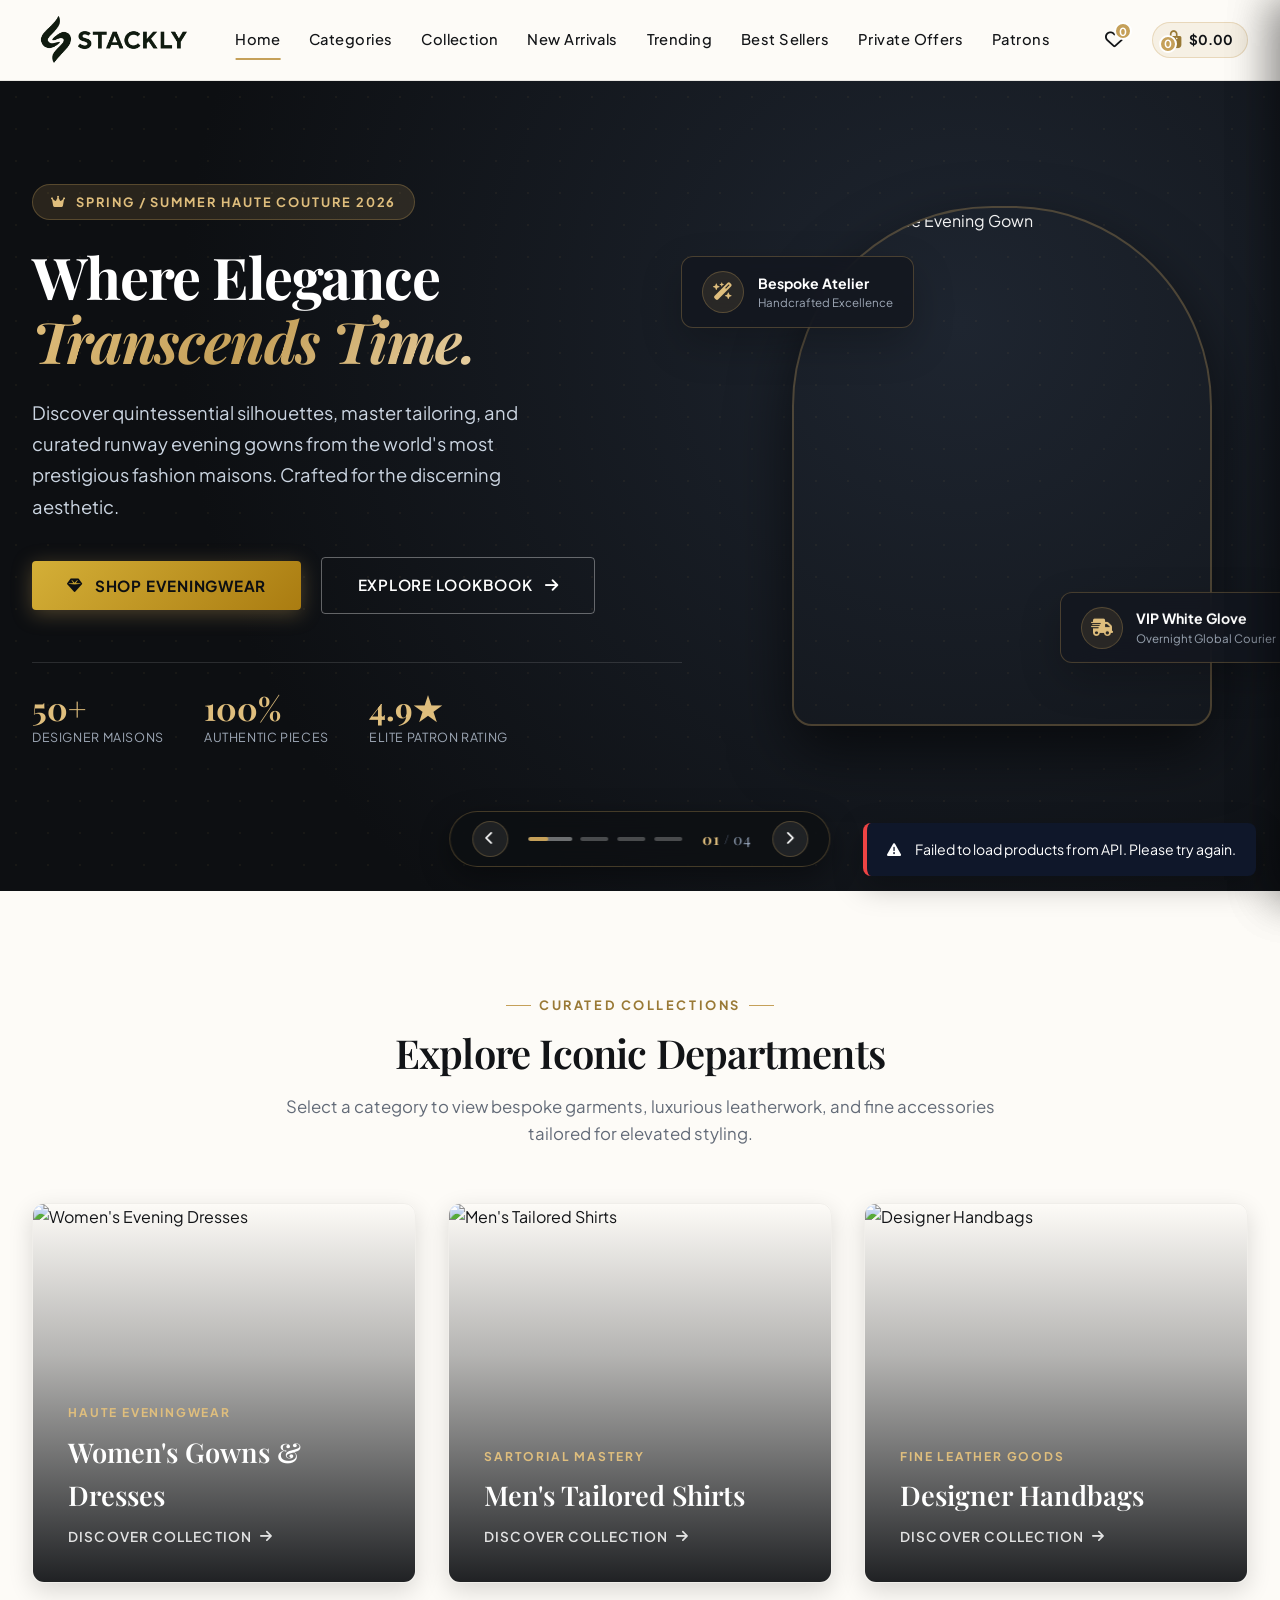
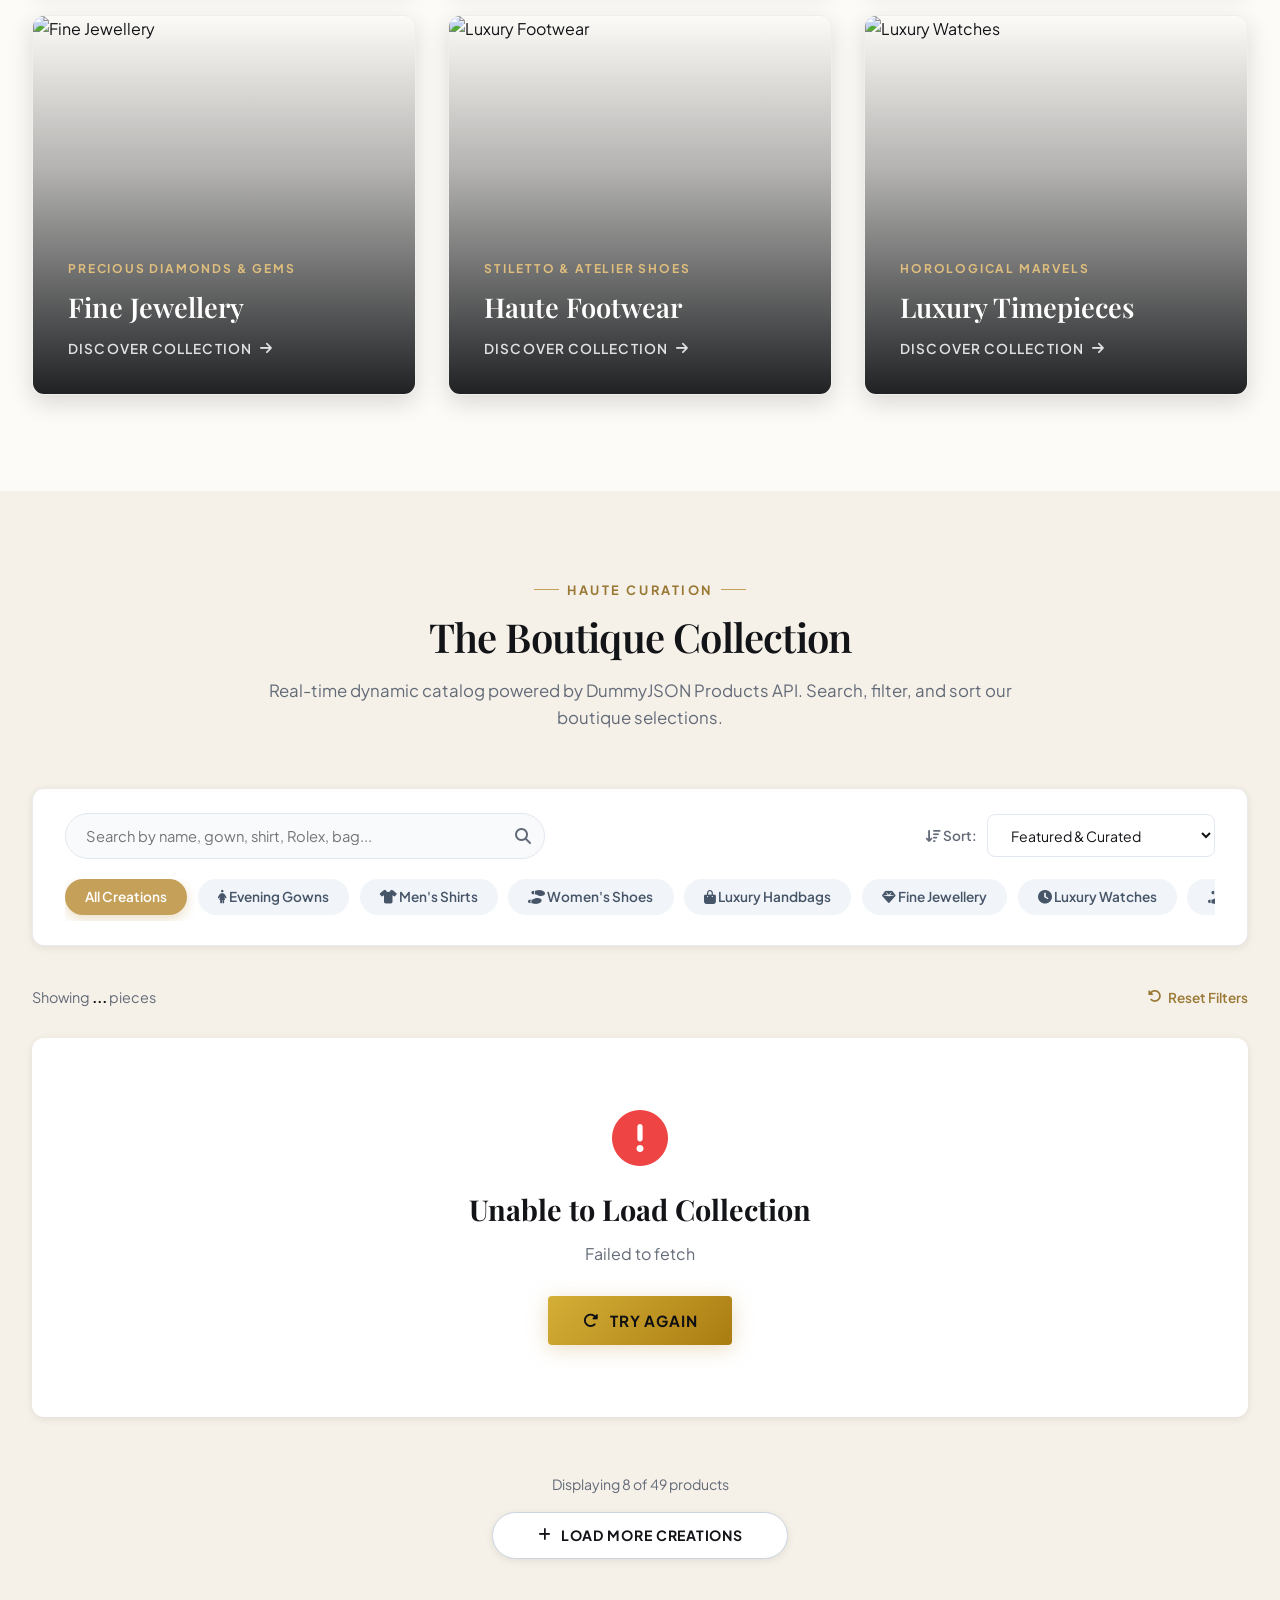
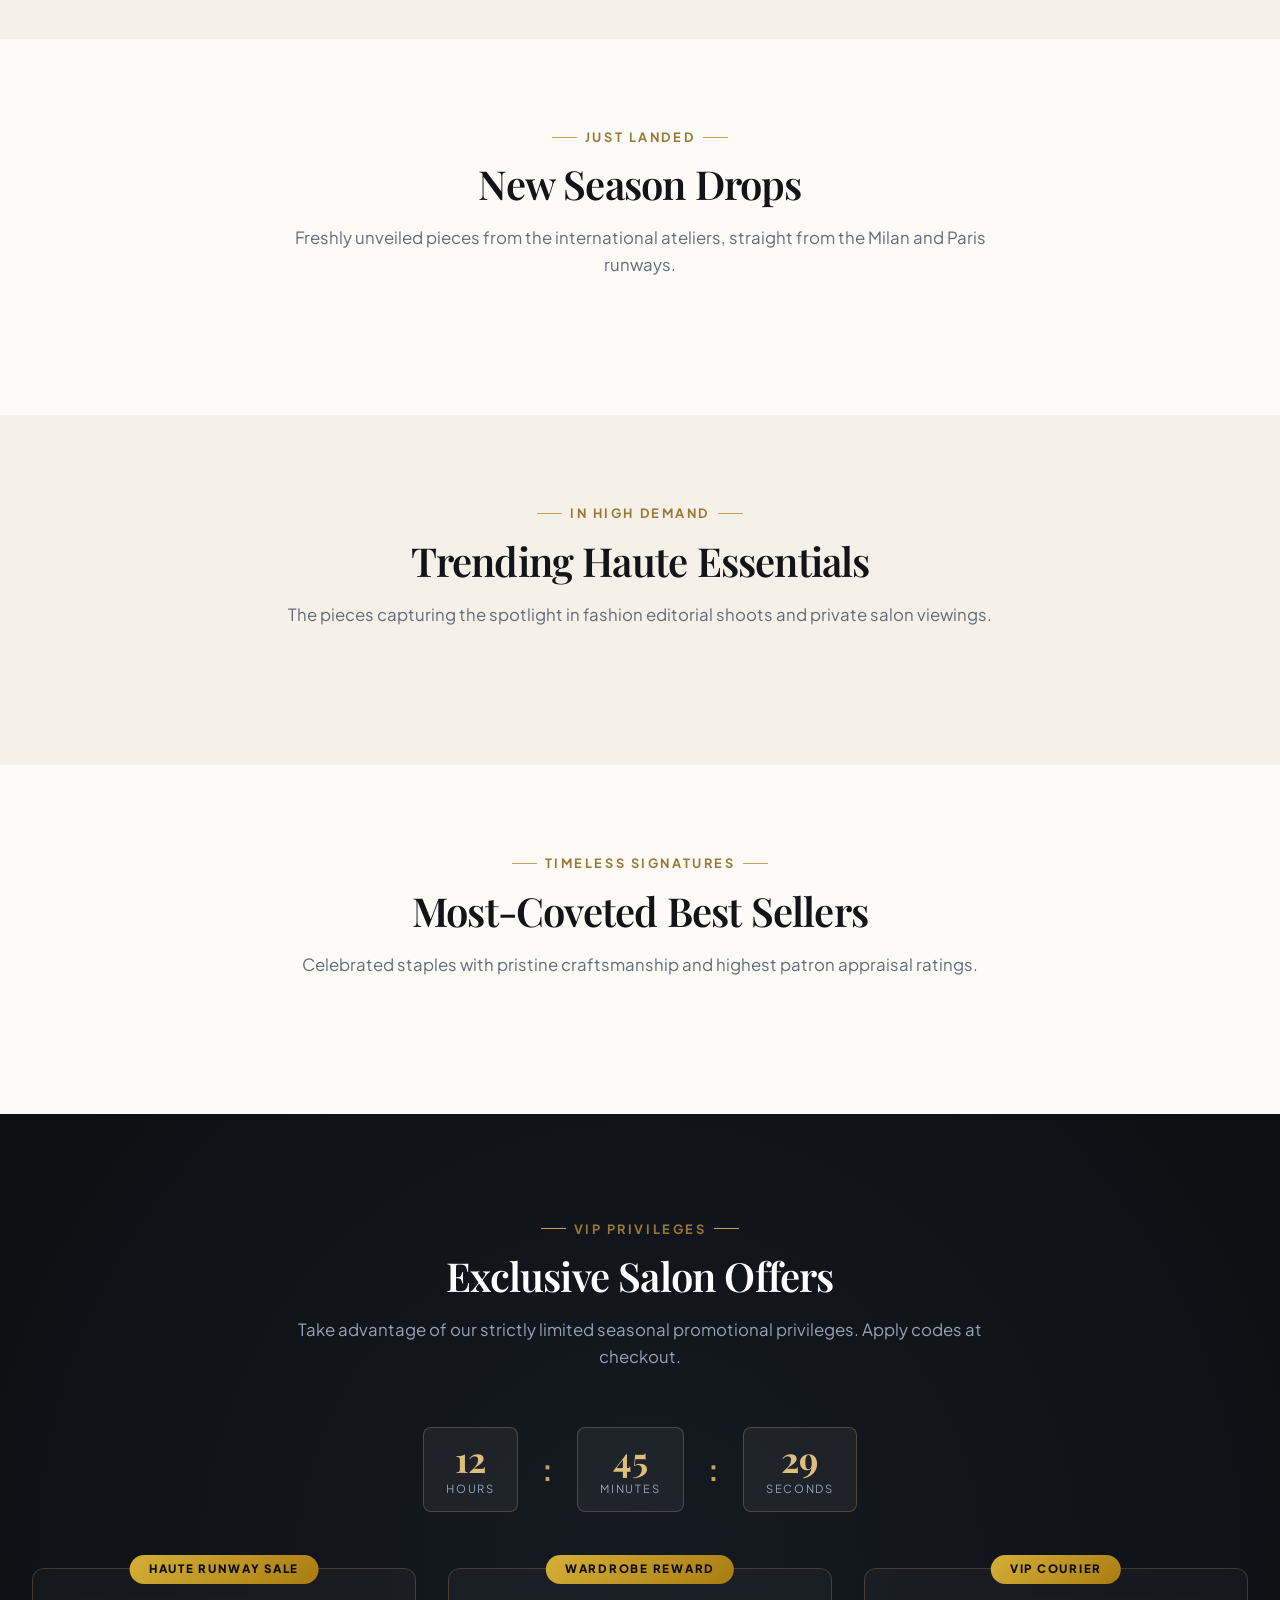
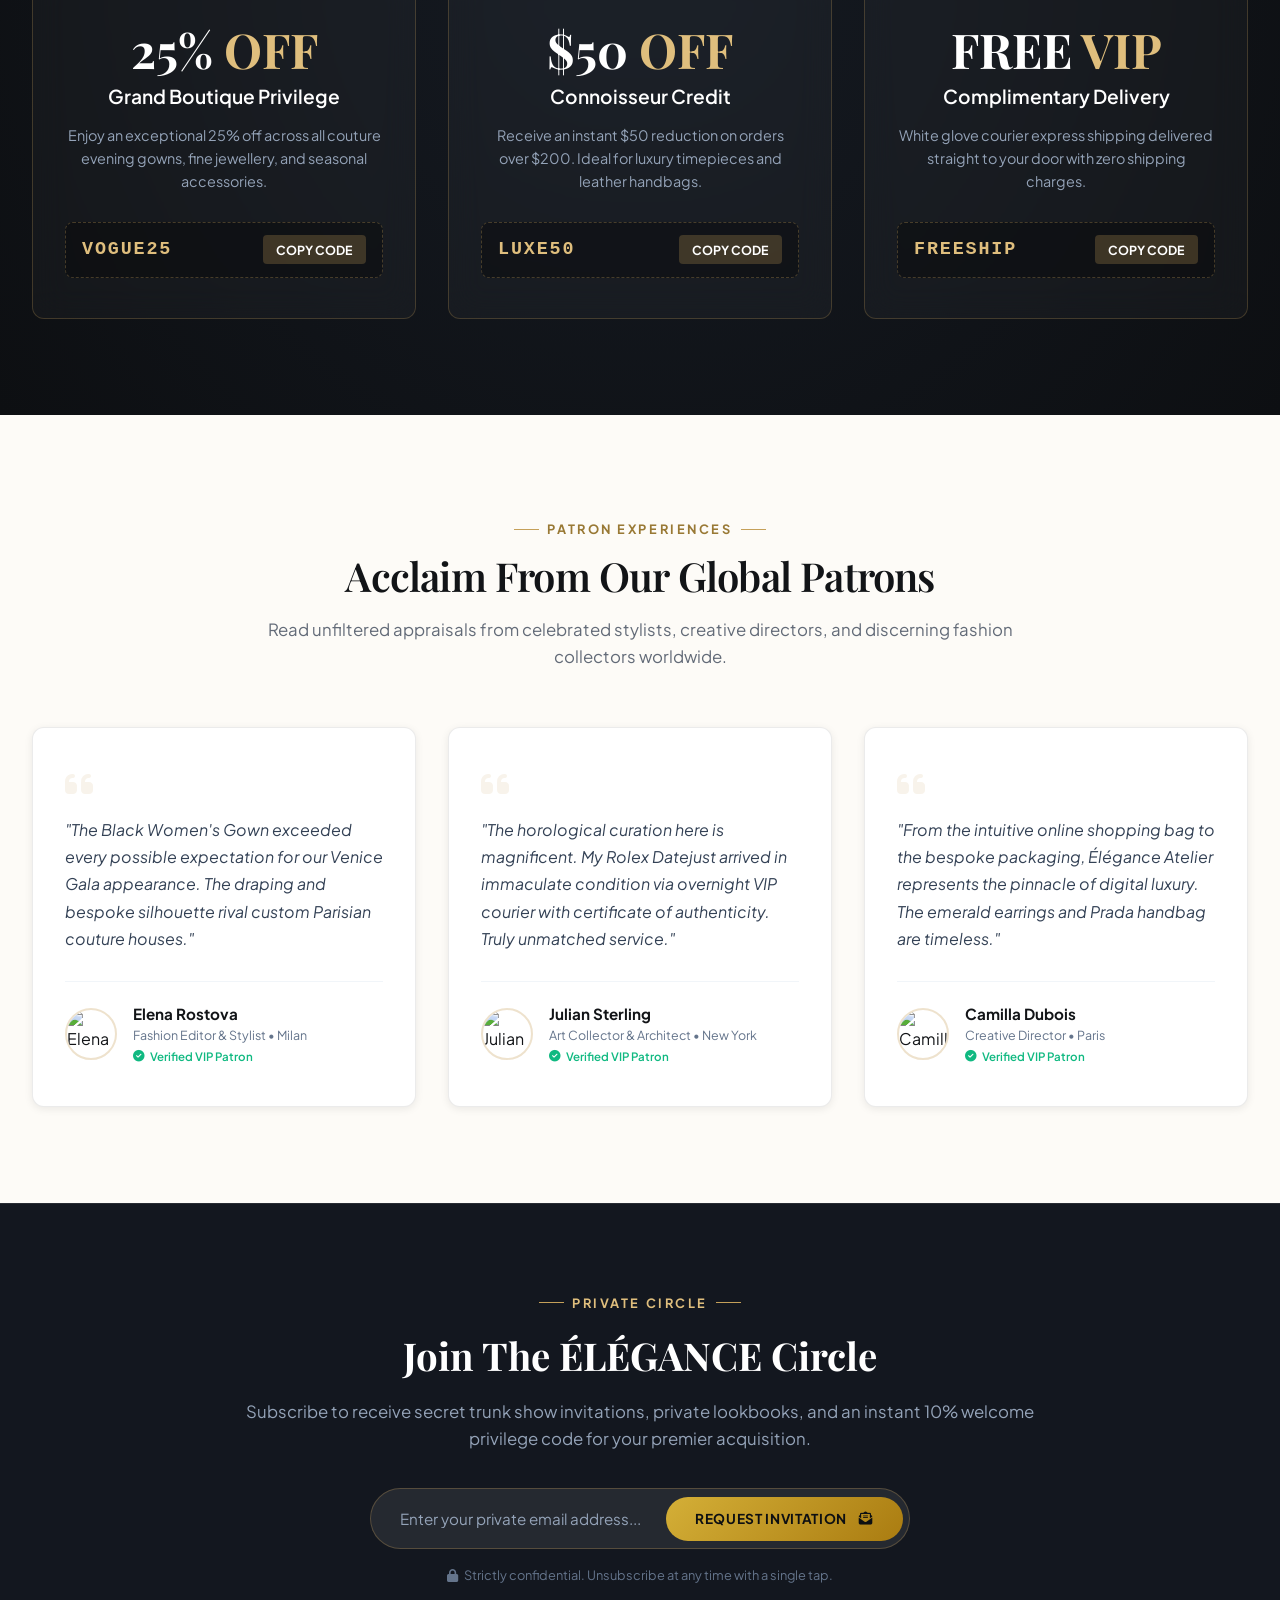
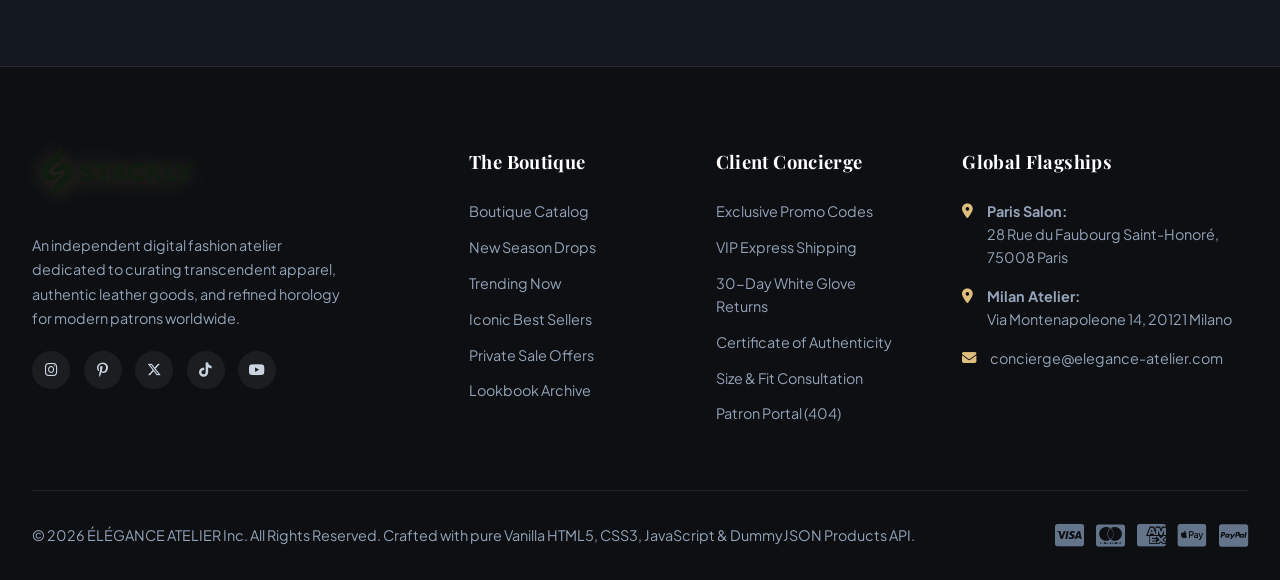
==== commit 3a6f6ce1: "Add files via upload" ====
--- a/index.html
+++ b/index.html
@@ -24,26 +24,6 @@
   <link rel="stylesheet" href="css/style.css" />
 </head>
 <body>
-
-  <!-- ========================================================================
-       TOP ANNOUNCEMENT BAR
-       ======================================================================== -->
-  <aside class="announcement-bar" aria-label="Announcement">
-    <div class="container">
-      <div class="announcement-center">
-        <span>✨ Complimentary VIP Express Courier on orders over $150 | Use code <span class="announcement-highlight">VOGUE25</span> for 25% Off</span>
-      </div>
-      <div class="announcement-right">
-        <label for="currency-select" style="display:none;">Currency</label>
-        <select id="currency-select" class="currency-select" title="Select Currency">
-          <option value="USD">USD ($)</option>
-          <option value="EUR">EUR (€)</option>
-          <option value="GBP">GBP (£)</option>
-        </select>
-        <span><i class="fa-solid fa-phone-volume" style="margin-right: 4px;"></i> Concierge: +1 (800) 458-MODE</span>
-      </div>
-    </div>
-  </aside>
 
   <!-- ========================================================================
        MAIN HEADER & NAVIGATION
--- a/css/style.css
+++ b/css/style.css
@@ -50,7 +50,6 @@
 
   /* Spacing */
   --header-height: 80px;
-  --announcement-height: 40px;
 }
 
 /* Reset & Box Sizing */
@@ -169,58 +168,6 @@
   font-size: 1.05rem;
   color: var(--text-muted-dark);
   line-height: 1.6;
-}
-
-/* ==========================================================================
-   ANNOUNCEMENT BAR
-   ========================================================================== */
-.announcement-bar {
-  background-color: var(--bg-primary);
-  color: #e5e7eb;
-  font-size: 0.825rem;
-  letter-spacing: 0.04em;
-  border-bottom: 1px solid rgba(255, 255, 255, 0.08);
-  position: relative;
-  z-index: 101;
-}
-
-.announcement-bar .container {
-  display: flex;
-  align-items: center;
-  justify-content: space-between;
-  height: var(--announcement-height);
-}
-
-.announcement-center {
-  display: flex;
-  align-items: center;
-  gap: 0.75rem;
-  font-weight: 500;
-}
-
-.announcement-highlight {
-  color: var(--gold-light);
-  font-weight: 700;
-  letter-spacing: 0.06em;
-}
-
-.announcement-right {
-  display: flex;
-  align-items: center;
-  gap: 1.5rem;
-}
-
-.currency-select {
-  color: #d1d5db;
-  font-size: 0.8rem;
-  cursor: pointer;
-  background: transparent;
-  padding: 2px 4px;
-}
-
-.currency-select option {
-  background-color: var(--bg-secondary);
-  color: #fff;
 }
 
 /* ==========================================================================
@@ -2717,229 +2664,439 @@
 
 /* ==========================================================================
    RESPONSIVE DESIGN BREAKPOINTS
+   Strictly engineered for: 375px, 390px, 414px, 768px, 1024px, 1080px, 1440px & 1920px
    ========================================================================== */
 
-/* Large Tablets & Small Laptops (max-width: 1200px) */
-@media (max-width: 1200px) {
+/* --------------------------------------------------------------------------
+   1. ULTRA-WIDE DISPLAYS & 4K MONITORS (min-width: 1920px)
+   -------------------------------------------------------------------------- */
+@media (min-width: 1920px) {
+  .container {
+    max-width: 1560px;
+    padding: 0 3rem;
+  }
+  .hero-section {
+    min-height: 88vh;
+    padding: 5.5rem 0 7.5rem 0;
+  }
+  .hero-title {
+    font-size: 4.4rem;
+  }
+  .hero-description {
+    font-size: 1.25rem;
+    max-width: 600px;
+  }
+  .hero-image-frame {
+    max-width: 480px;
+    height: 600px;
+  }
+  .products-grid {
+    grid-template-columns: repeat(4, 1fr);
+    gap: 2.5rem;
+  }
+  .categories-grid {
+    grid-template-columns: repeat(3, 1fr);
+    gap: 2.5rem;
+  }
+  .category-card {
+    height: 420px;
+  }
+  .offers-grid {
+    gap: 2.5rem;
+  }
+  .testimonials-grid {
+    gap: 2.5rem;
+  }
+}
+
+/* --------------------------------------------------------------------------
+   2. STANDARD DESKTOP & LARGE LAPTOPS (1440px)
+   -------------------------------------------------------------------------- */
+@media (min-width: 1201px) and (max-width: 1440px) {
+  .container {
+    max-width: 1360px;
+    padding: 0 2rem;
+  }
+  .hero-title {
+    font-size: 3.6rem;
+  }
+  .hero-image-frame {
+    max-width: 420px;
+    height: 520px;
+  }
+  .products-grid {
+    grid-template-columns: repeat(4, 1fr);
+    gap: 2rem;
+  }
+  .categories-grid {
+    grid-template-columns: repeat(3, 1fr);
+    gap: 2rem;
+  }
+}
+
+/* --------------------------------------------------------------------------
+   3. 1080px VIEWPORT & MEDIUM DESKTOPS (max-width: 1200px and min-width: 1025px)
+   -------------------------------------------------------------------------- */
+@media (max-width: 1200px) and (min-width: 1025px) {
+  .container {
+    max-width: 1040px;
+    padding: 0 1.5rem;
+  }
+  .site-header {
+    --header-height: 76px;
+  }
+  .brand-logo-img {
+    max-width: 145px;
+    height: 40px;
+  }
+  .desktop-nav {
+    gap: 1rem;
+  }
+  .nav-link {
+    font-size: 0.82rem;
+    letter-spacing: 0.02em;
+    padding: 0.4rem 0;
+  }
+  .cart-total-text {
+    font-size: 0.8rem;
+  }
+  .hero-grid {
+    grid-template-columns: 1.15fr 0.85fr;
+    gap: 2rem;
+  }
+  .hero-title {
+    font-size: 2.9rem;
+  }
+  .hero-image-frame {
+    max-width: 360px;
+    height: 450px;
+  }
   .products-grid {
     grid-template-columns: repeat(3, 1fr);
-  }
-  .hero-title {
-    font-size: 3.2rem;
+    gap: 1.5rem;
   }
   .categories-grid {
+    grid-template-columns: repeat(3, 1fr);
     gap: 1.5rem;
   }
-}
-
-/* Tablets (max-width: 992px) */
-@media (max-width: 992px) {
-  .hero-grid {
-    grid-template-columns: 1fr;
-    text-align: center;
-  }
-  .hero-content {
-    margin: 0 auto;
-  }
-  .hero-slider-track {
-    min-height: auto;
-  }
-  .hero-slide {
-    padding: 1.5rem 0;
-  }
-  .hero-slider-nav {
-    bottom: 18px;
-    padding: 0.45rem 1.1rem;
-    gap: 0.9rem;
-  }
-  .hero-cta-group {
-    justify-content: center;
-  }
-  .hero-stats {
-    justify-content: center;
-  }
-  .floating-badge {
-    display: none; /* Hide floating badges on tablet/mobile to keep layout crisp */
-  }
-  .categories-grid {
-    grid-template-columns: repeat(2, 1fr);
-  }
-  .products-grid {
-    grid-template-columns: repeat(2, 1fr);
+  .category-card {
+    height: 340px;
   }
   .offers-grid {
-    grid-template-columns: 1fr;
-    max-width: 500px;
-    margin: 0 auto;
+    grid-template-columns: repeat(3, 1fr);
+    gap: 1.5rem;
   }
   .testimonials-grid {
-    grid-template-columns: 1fr;
-    max-width: 550px;
-    margin: 0 auto;
+    grid-template-columns: repeat(3, 1fr);
+    gap: 1.5rem;
   }
   .footer-grid {
-    grid-template-columns: repeat(2, 1fr);
-    gap: 2.5rem;
-  }
-  .modal-product-layout {
-    grid-template-columns: 1fr;
-  }
-}
-
-/* Mobile Devices (max-width: 768px) */
-@media (max-width: 768px) {
+    grid-template-columns: repeat(4, 1fr);
+    gap: 1.8rem;
+  }
+}
+
+/* --------------------------------------------------------------------------
+   4. 1024px VIEWPORT (iPad Pro, Tablets Landscape, Small Laptops)
+   -------------------------------------------------------------------------- */
+@media (max-width: 1024px) {
   :root {
-    --header-height: 70px;
-  }
-
-  .announcement-right {
-    display: none;
-  }
-
+    --header-height: 72px;
+  }
+  .container {
+    padding: 0 1.5rem;
+  }
+  .mobile-toggle {
+    display: flex;
+  }
   .desktop-nav {
     position: fixed;
     top: var(--header-height);
     left: 0;
     width: 100%;
     height: calc(100vh - var(--header-height));
-    background: #ffffff;
+    background: linear-gradient(180deg, #13171f 0%, #0d0f12 100%);
     flex-direction: column;
-    padding: 2.5rem 1.5rem;
-    gap: 1.5rem;
+    align-items: stretch;
+    padding: 2.2rem 1.8rem;
+    gap: 0;
     transform: translateX(-100%);
     transition: transform var(--transition-normal);
     z-index: 99;
     box-shadow: var(--shadow-lg);
     overflow-y: auto;
-  }
-
+    border-top: 1px solid rgba(197, 160, 89, 0.25);
+  }
   .desktop-nav.active {
     transform: translateX(0);
   }
-
-  .mobile-toggle {
+  .desktop-nav .nav-link {
+    font-size: 1.2rem;
+    font-family: var(--font-serif);
+    font-weight: 600;
+    color: #e2e8f0;
+    padding: 1rem 0.5rem;
+    border-bottom: 1px solid rgba(255, 255, 255, 0.08);
     display: flex;
-  }
-
+    align-items: center;
+    justify-content: space-between;
+    width: 100%;
+    transition: all var(--transition-fast);
+  }
+  .desktop-nav .nav-link::after {
+    display: none;
+  }
+  .desktop-nav .nav-link:hover,
+  .desktop-nav .nav-link.active {
+    color: var(--gold-light);
+    padding-left: 0.75rem;
+    background: rgba(197, 160, 89, 0.06);
+  }
+  .hero-grid {
+    grid-template-columns: 1fr;
+    text-align: center;
+    gap: 2.5rem;
+  }
+  .hero-content {
+    margin: 0 auto;
+    max-width: 620px;
+  }
   .hero-title {
-    font-size: 2.5rem;
-  }
-
+    font-size: 2.75rem;
+  }
+  .hero-cta-group,
+  .hero-stats {
+    justify-content: center;
+  }
+  .hero-image-frame {
+    margin: 0 auto;
+    max-width: 360px;
+    height: 440px;
+  }
+  .floating-badge {
+    display: none;
+  }
+  .categories-grid {
+    grid-template-columns: repeat(2, 1fr);
+    gap: 1.5rem;
+  }
+  .products-grid {
+    grid-template-columns: repeat(2, 1fr);
+    gap: 1.5rem;
+  }
+  .offers-grid {
+    grid-template-columns: 1fr;
+    max-width: 520px;
+    margin: 0 auto;
+    gap: 1.8rem;
+  }
+  .testimonials-grid {
+    grid-template-columns: 1fr;
+    max-width: 560px;
+    margin: 0 auto;
+    gap: 1.8rem;
+  }
+  .footer-grid {
+    grid-template-columns: repeat(2, 1fr);
+    gap: 2.5rem;
+  }
+  .modal-product-layout {
+    grid-template-columns: 1fr;
+  }
+}
+
+/* --------------------------------------------------------------------------
+   5. 768px VIEWPORT (iPad Mini, Standard Tablets Portrait)
+   -------------------------------------------------------------------------- */
+@media (max-width: 768px) {
+  :root {
+    --header-height: 68px;
+  }
+  .container {
+    padding: 0 1.25rem;
+  }
+  .brand-logo-img {
+    max-width: 150px;
+    height: 38px;
+  }
+  .cart-total-text {
+    display: none;
+  }
   .hero-section {
-    padding: 2rem 0 5.5rem 0;
-  }
-
+    padding: 2.5rem 0 5.5rem 0;
+  }
+  .hero-title {
+    font-size: 2.4rem;
+  }
+  .hero-description {
+    font-size: 1.05rem;
+    max-width: 480px;
+    margin: 0 auto 1.8rem auto;
+  }
   .hero-image-frame {
-    height: 400px;
-    max-width: 320px;
-  }
-
+    height: 380px;
+    max-width: 300px;
+  }
   .hero-slider-nav {
-    bottom: 12px;
-    padding: 0.4rem 0.9rem;
-    gap: 0.75rem;
-  }
-
-  .hero-dot {
-    width: 20px;
-  }
-
-  .hero-dot.active {
-    width: 32px;
-  }
-
+    bottom: 14px;
+    padding: 0.4rem 1rem;
+    gap: 0.8rem;
+  }
   .section-title {
     font-size: 2rem;
   }
-
-  .cart-total-text {
-    display: none;
-  }
-
+  .toolbar-top {
+    flex-direction: column;
+    align-items: stretch;
+    gap: 1rem;
+  }
+  .search-box {
+    max-width: 100%;
+    min-width: 0;
+  }
+  .toolbar-controls {
+    justify-content: space-between;
+    width: 100%;
+  }
   .countdown-box {
     gap: 0.75rem;
   }
-
   .countdown-unit {
     min-width: 65px;
     padding: 0.6rem 0.8rem;
   }
-
   .countdown-val {
     font-size: 1.7rem;
   }
-
-  .toolbar-top {
-    flex-direction: column;
-    align-items: stretch;
-  }
-
-  .search-box {
-    max-width: 100%;
-  }
-
-  .toolbar-controls {
-    justify-content: space-between;
-  }
-
   .footer-grid {
     grid-template-columns: 1fr;
     gap: 2rem;
-  }
-
+    text-align: center;
+  }
+  .footer-logo-img {
+    margin: 0 auto;
+  }
+  .footer-social-links {
+    justify-content: center;
+  }
   .checkout-form-grid {
     grid-template-columns: 1fr;
   }
-
   .payment-options {
     grid-template-columns: 1fr;
   }
-
   .modal-reviews-list {
     grid-template-columns: 1fr;
   }
-}
-
-/* Small Mobiles (max-width: 480px) */
+  .toast-container {
+    bottom: 16px;
+    right: 16px;
+    left: 16px;
+  }
+  .toast {
+    min-width: 0;
+    max-width: 100%;
+    width: 100%;
+  }
+}
+
+/* --------------------------------------------------------------------------
+   6. 414px VIEWPORT & STANDARD MOBILES (max-width: 480px)
+      Targeting: 414px (iPhone Plus / Max / 11 / XR)
+   -------------------------------------------------------------------------- */
 @media (max-width: 480px) {
+  :root {
+    --header-height: 66px;
+  }
+  .container {
+    padding: 0 1rem;
+  }
+  .brand-logo-img {
+    max-width: 142px;
+    height: 36px;
+  }
+  .header-actions {
+    gap: 0.55rem;
+  }
+  .action-btn,
+  .cart-btn-wrapper,
+  .mobile-toggle {
+    width: 38px;
+    height: 38px;
+  }
   .products-grid {
     grid-template-columns: 1fr;
-  }
-
+    gap: 1.5rem;
+  }
   .categories-grid {
     grid-template-columns: 1fr;
-  }
-
+    gap: 1.25rem;
+  }
+  .category-card {
+    height: 300px;
+  }
   .hero-cta-group {
     flex-direction: column;
     width: 100%;
-  }
-
+    gap: 0.85rem;
+  }
+  .hero-cta-group .btn {
+    width: 100%;
+  }
   .hero-title {
-    font-size: 2.1rem;
-  }
-
+    font-size: 2.15rem;
+    line-height: 1.15;
+  }
   .hero-image-frame {
     height: 320px;
     max-width: 270px;
   }
-
   .hero-slider-nav {
     width: 92%;
     max-width: 320px;
     justify-content: space-between;
     bottom: 10px;
-  }
-
-  .btn {
-    width: 100%;
-  }
-
+    padding: 0.35rem 0.8rem;
+  }
   .hero-stats {
     flex-wrap: wrap;
-    gap: 1.5rem;
-  }
-
+    gap: 1.25rem;
+    justify-content: center;
+  }
+  .hero-stat-item .stat-num {
+    font-size: 1.6rem;
+  }
+  .catalog-toolbar {
+    padding: 1.1rem 1rem;
+  }
+  .sort-wrapper {
+    width: 100%;
+    justify-content: space-between;
+  }
+  .sort-select {
+    flex: 1;
+  }
+  .countdown-box {
+    gap: 0.55rem;
+  }
+  .countdown-unit {
+    flex: 1;
+    min-width: 58px;
+    max-width: 72px;
+    padding: 0.5rem 0.4rem;
+  }
+  .countdown-val {
+    font-size: 1.55rem;
+  }
+  .countdown-label {
+    font-size: 0.65rem;
+  }
+  .offer-card {
+    padding: 2.2rem 1.25rem;
+  }
+  .offer-discount {
+    font-size: 2.5rem;
+  }
   .newsletter-form {
     flex-direction: column;
     border-radius: 12px;
@@ -2948,16 +3105,224 @@
     padding: 0;
     gap: 0.75rem;
   }
-
   .newsletter-input {
     width: 100%;
     background: rgba(255, 255, 255, 0.08);
     border: 1px solid var(--gold-border);
     border-radius: 8px;
-  }
-
+    padding: 0.85rem 1rem;
+  }
   .btn-newsletter {
     width: 100%;
     border-radius: 8px;
-  }
-}
+    padding: 0.85rem 1rem;
+  }
+  .drawer-panel {
+    max-width: 100%;
+    width: 100%;
+  }
+  .drawer-header,
+  .drawer-body,
+  .drawer-footer {
+    padding: 1.1rem 1.25rem;
+  }
+  .modal-backdrop {
+    padding: 0.75rem;
+  }
+  .modal-dialog {
+    max-width: 100%;
+    width: 100%;
+    border-radius: 12px;
+  }
+  .checkout-modal {
+    padding: 1.75rem 1.25rem;
+  }
+}
+
+/* --------------------------------------------------------------------------
+   7. 390px VIEWPORT (iPhone 12 / 13 / 14 / 15 / 16 Standard)
+   -------------------------------------------------------------------------- */
+@media (max-width: 400px) {
+  .brand-logo-img {
+    max-width: 136px;
+    height: 35px;
+  }
+  .header-actions {
+    gap: 0.5rem;
+  }
+  .action-btn,
+  .cart-btn-wrapper,
+  .mobile-toggle {
+    width: 36px;
+    height: 36px;
+  }
+  .hero-title {
+    font-size: 2.05rem;
+  }
+  .hero-image-frame {
+    height: 300px;
+    max-width: 255px;
+  }
+  .countdown-box {
+    gap: 0.45rem;
+  }
+  .countdown-unit {
+    min-width: 54px;
+    max-width: 66px;
+    padding: 0.45rem 0.3rem;
+  }
+  .countdown-val {
+    font-size: 1.45rem;
+  }
+  .countdown-label {
+    font-size: 0.62rem;
+  }
+  .product-media {
+    height: 270px;
+  }
+  .offer-card {
+    padding: 1.9rem 1.1rem;
+  }
+  .promo-code-box {
+    padding: 0.6rem 0.75rem;
+  }
+  .promo-code-text {
+    font-size: 1.05rem;
+  }
+}
+
+/* --------------------------------------------------------------------------
+   8. 375px VIEWPORT (iPhone SE / iPhone mini / Compact Mobile)
+   -------------------------------------------------------------------------- */
+@media (max-width: 375px) {
+  :root {
+    --header-height: 64px;
+  }
+  .container {
+    padding: 0 0.85rem;
+  }
+  .brand-logo-img {
+    max-width: 128px;
+    height: 32px;
+  }
+  .header-actions {
+    gap: 0.4rem;
+  }
+  .action-btn,
+  .cart-btn-wrapper,
+  .mobile-toggle {
+    width: 34px;
+    height: 34px;
+    font-size: 0.85rem;
+  }
+  .hero-section {
+    padding: 1.5rem 0 4.5rem 0;
+  }
+  .hero-eyebrow {
+    font-size: 0.72rem;
+    padding: 0.3rem 0.85rem;
+  }
+  .hero-title {
+    font-size: 1.9rem;
+  }
+  .hero-description {
+    font-size: 0.95rem;
+    line-height: 1.55;
+    margin-bottom: 1.5rem;
+  }
+  .hero-image-frame {
+    height: 280px;
+    max-width: 240px;
+  }
+  .hero-slider-nav {
+    width: 95%;
+    max-width: 290px;
+    gap: 0.5rem;
+    padding: 0.3rem 0.6rem;
+  }
+  .hero-dot {
+    width: 16px;
+    height: 3px;
+  }
+  .hero-dot.active {
+    width: 26px;
+  }
+  .hero-nav-btn {
+    width: 28px;
+    height: 28px;
+    font-size: 0.8rem;
+  }
+  .hero-slide-counter {
+    font-size: 0.82rem;
+    min-width: 38px;
+  }
+  .hero-stats {
+    gap: 1rem;
+  }
+  .hero-stat-item .stat-num {
+    font-size: 1.45rem;
+  }
+  .hero-stat-item .stat-label {
+    font-size: 0.68rem;
+  }
+  .section-title {
+    font-size: 1.8rem;
+  }
+  .section-subtitle {
+    font-size: 0.92rem;
+  }
+  .catalog-toolbar {
+    padding: 0.9rem 0.75rem;
+  }
+  .category-pill {
+    padding: 0.45rem 0.95rem;
+    font-size: 0.8rem;
+  }
+  .countdown-box {
+    gap: 0.35rem;
+  }
+  .countdown-unit {
+    min-width: 48px;
+    max-width: 62px;
+    padding: 0.4rem 0.2rem;
+  }
+  .countdown-val {
+    font-size: 1.35rem;
+  }
+  .countdown-label {
+    font-size: 0.58rem;
+    letter-spacing: 0.06em;
+  }
+  .offer-discount {
+    font-size: 2.2rem;
+  }
+  .offer-title {
+    font-size: 1.1rem;
+  }
+  .offer-desc {
+    font-size: 0.85rem;
+  }
+  .copy-code-btn {
+    font-size: 0.72rem;
+    padding: 0.35rem 0.65rem;
+  }
+  .testimonial-card {
+    padding: 1.6rem 1rem;
+  }
+  .author-avatar {
+    width: 44px;
+    height: 44px;
+  }
+  .checkout-modal {
+    padding: 1.5rem 1rem;
+  }
+  .order-success-modal {
+    padding: 1.8rem 1rem;
+  }
+  .order-success-title {
+    font-size: 1.55rem;
+  }
+  .order-detail-box {
+    padding: 1rem 0.85rem;
+  }
+}
